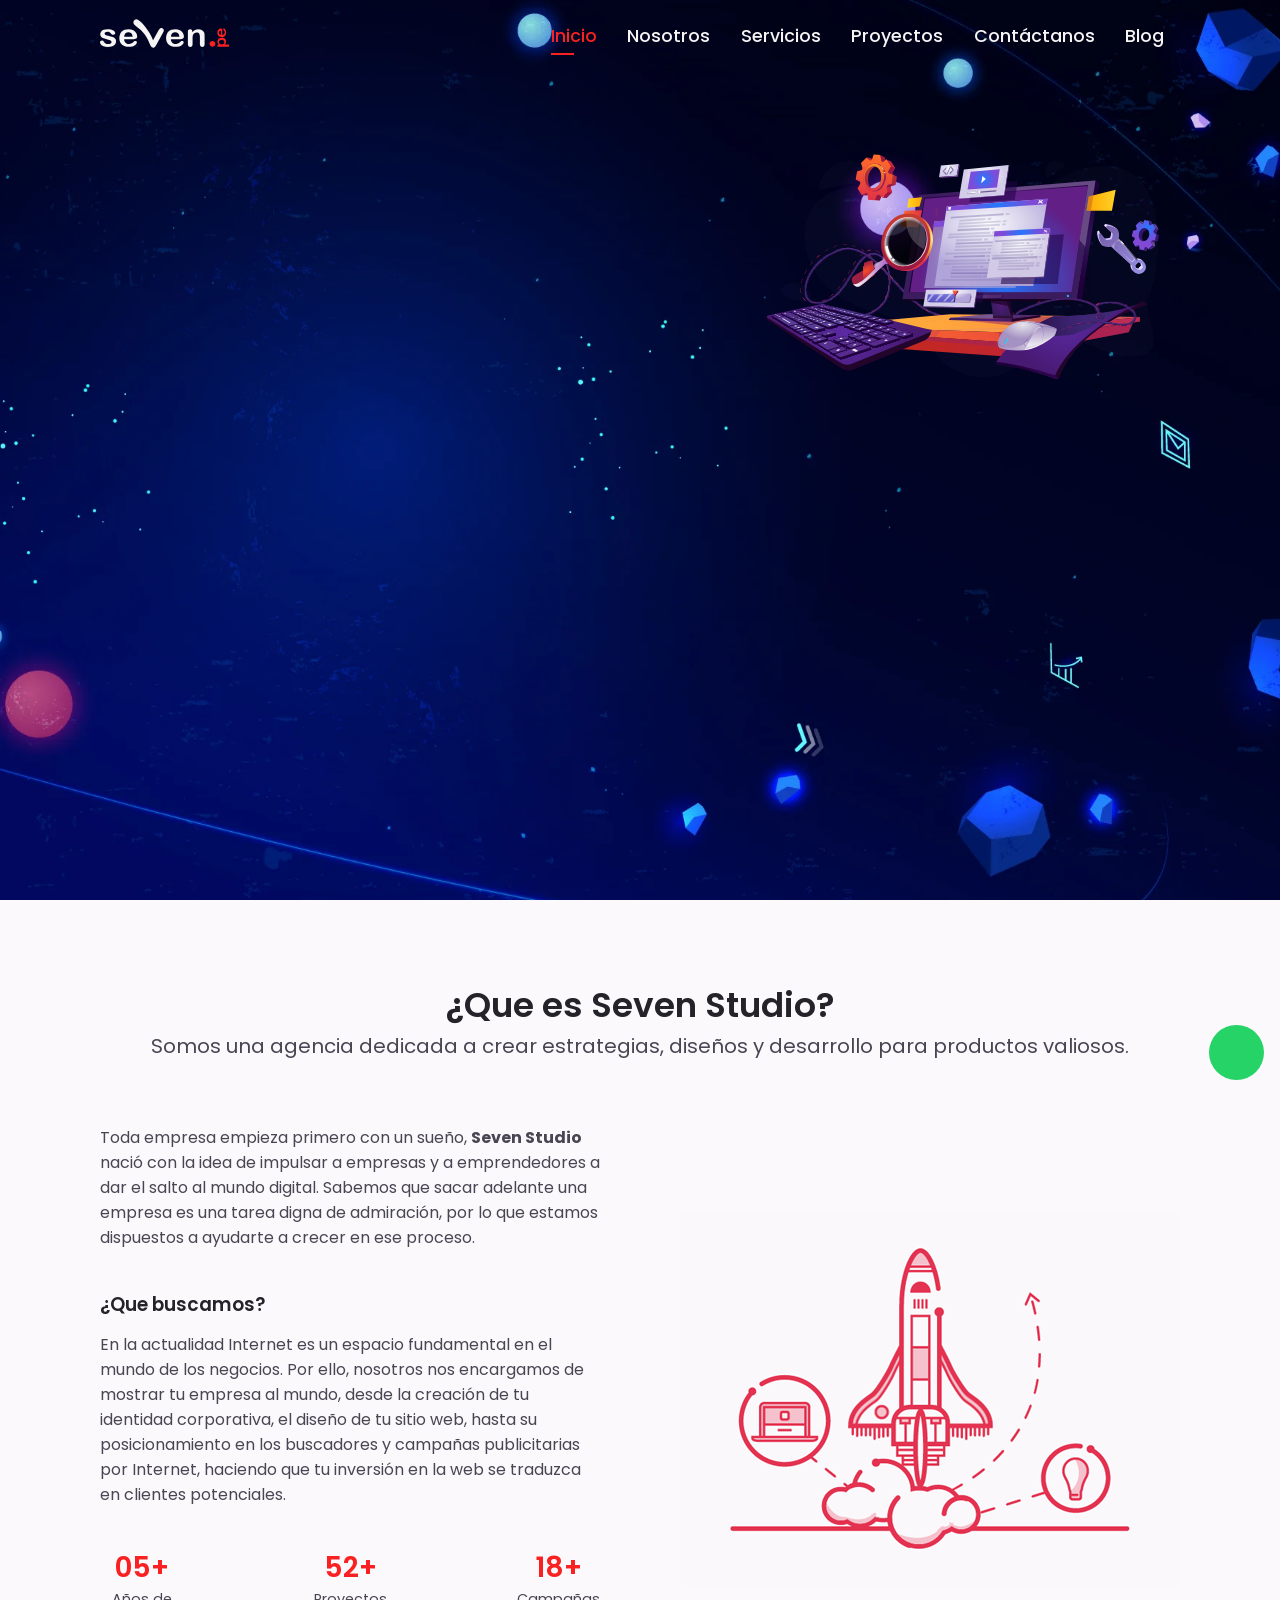
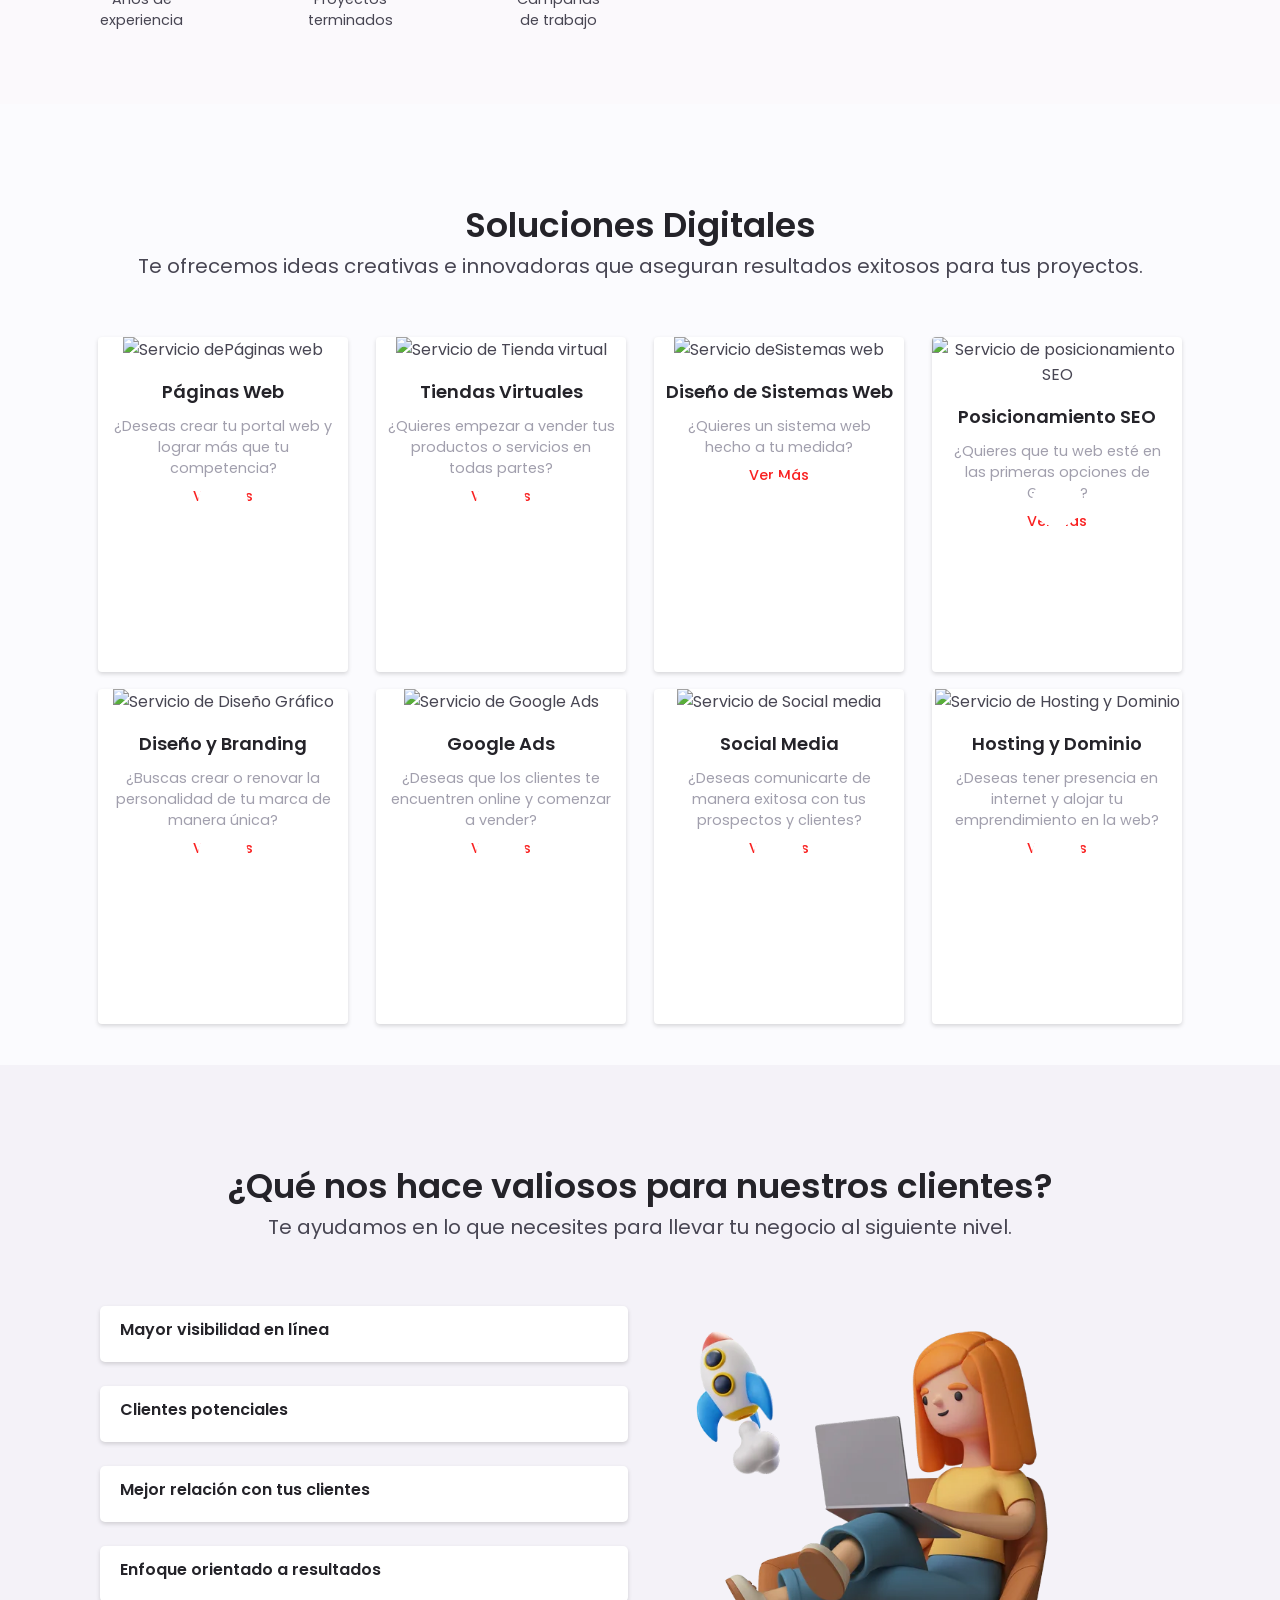
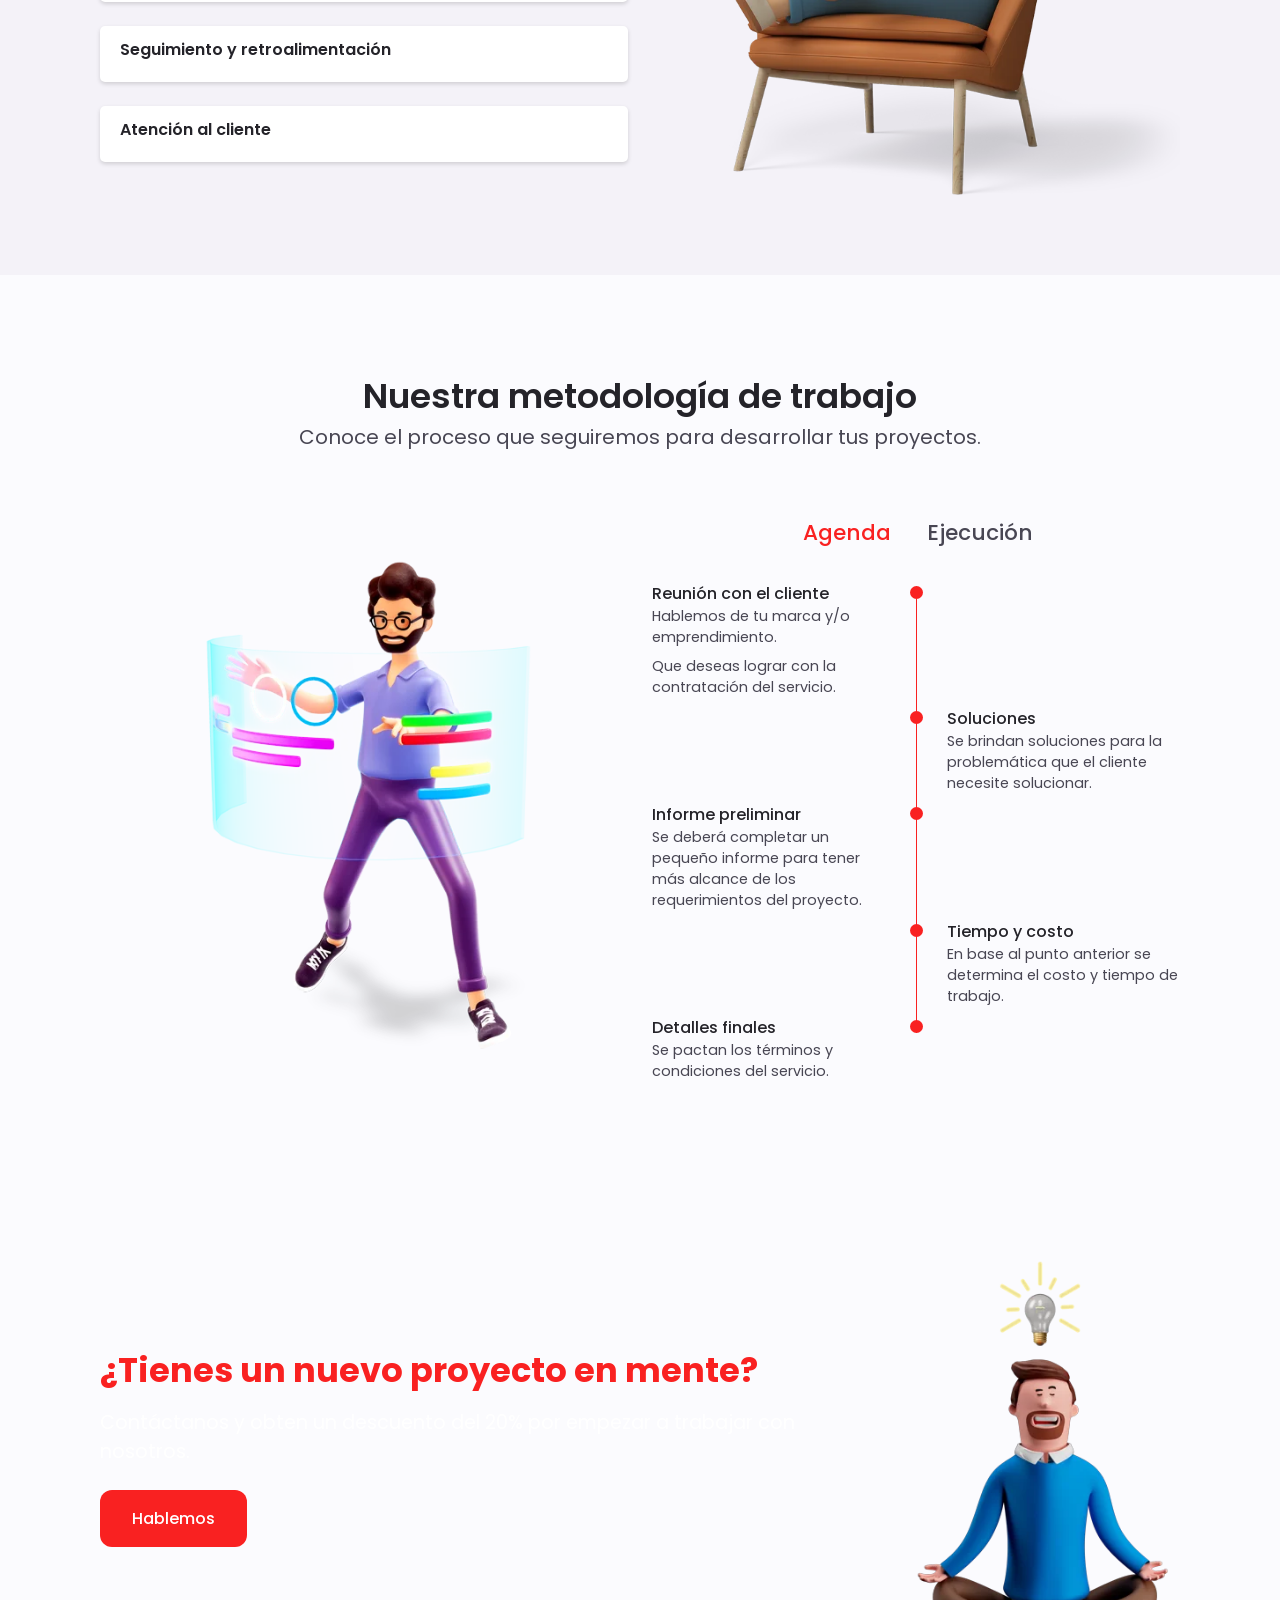
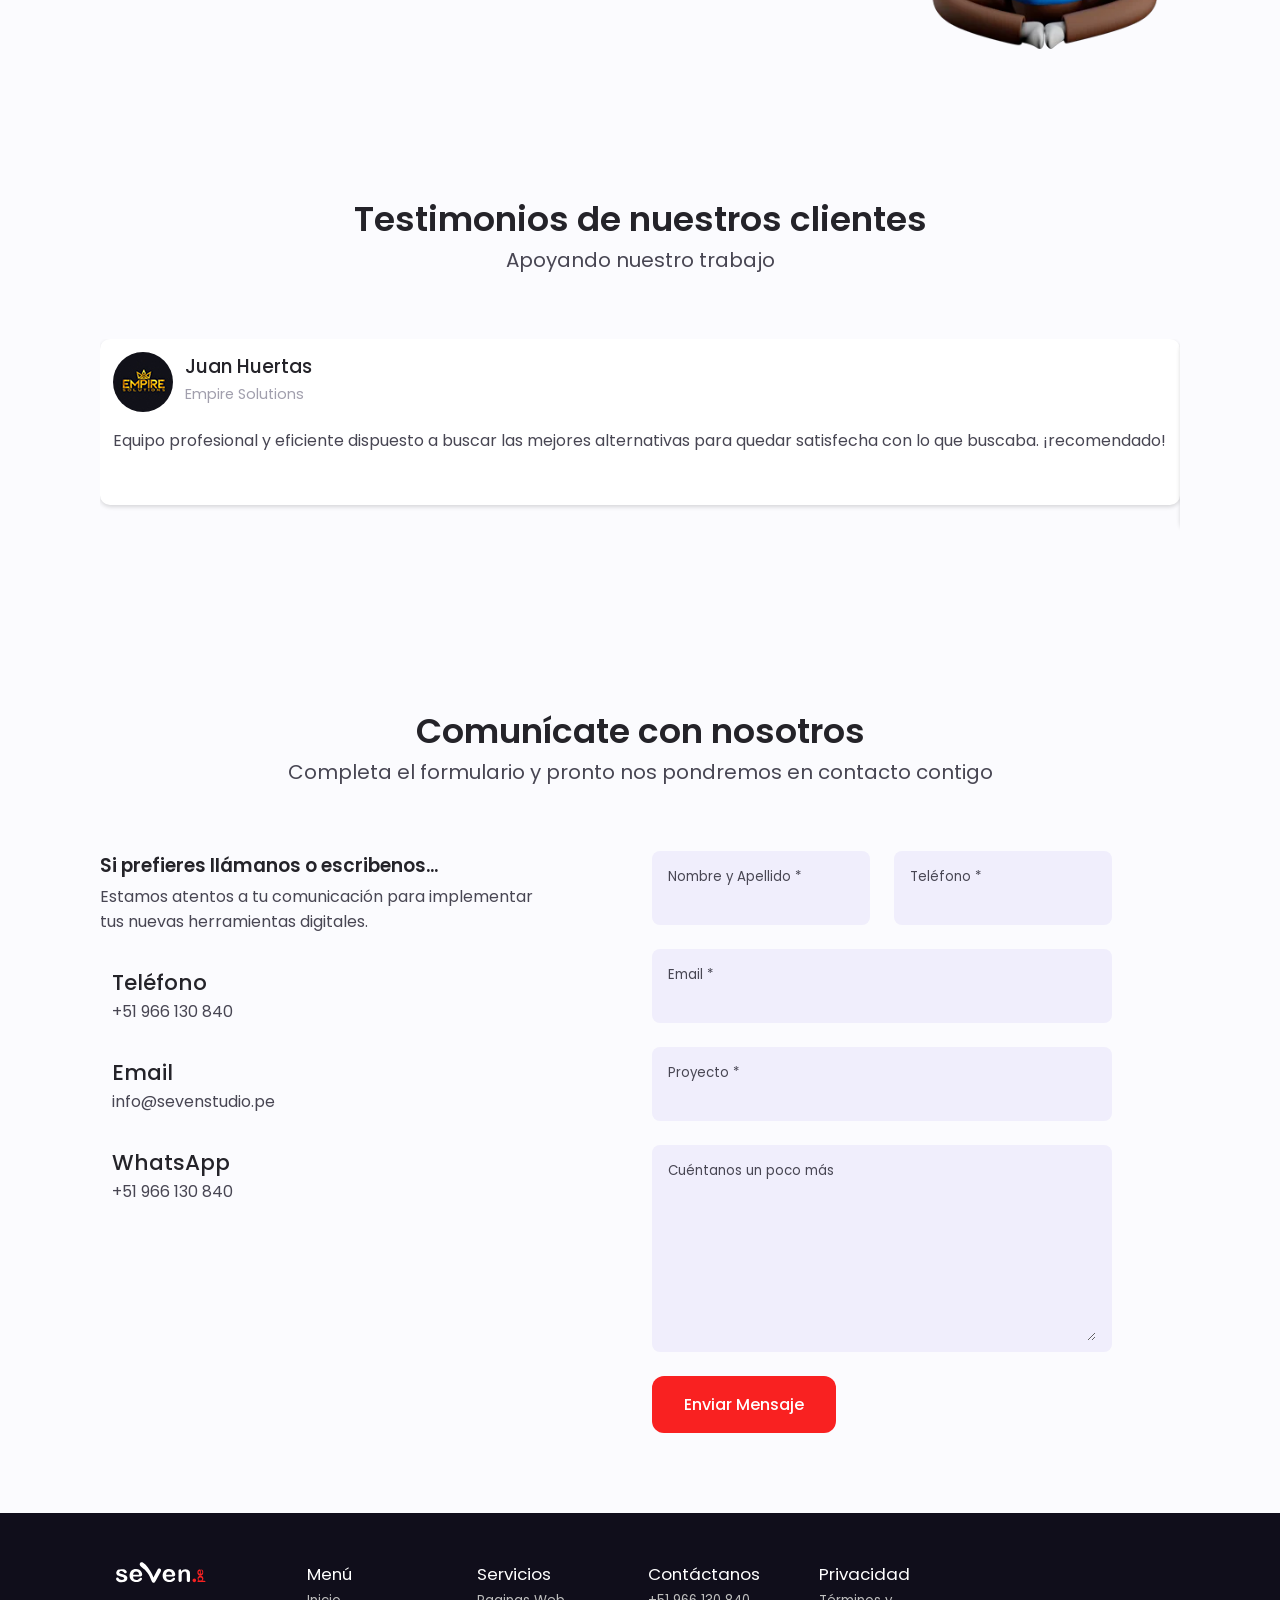
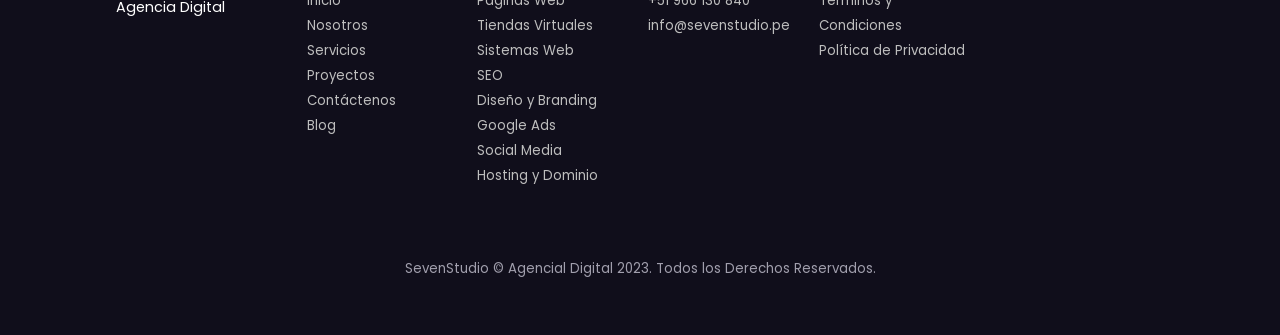
==== blog.html @ 9404008e "first commit" ====
<!DOCTYPE html>
<html lang="es">
    <head>
        <meta charset="UTF-8">
        <meta http-equiv="X-UA-Compatible" content="IE=edge">
        <meta name="viewport" content="width=device-width, initial-scale=1.0">
        <meta name="title" content="Agencia Digital | Seven Studio">
        <meta name="description" content="Agencia digital especializada en diseño de páginas web, ecommerce, tiendas virtuales, SEO, branding, logotipos, gestión de redes sociales y diseño gráfico en Lima Perú.">
        <meta name="keywords" content="Diseño web, desarrolo web, diseño gráfico, Ecommerce, tiendas virtuales, branding, redes sociales, ventas, clientes">
        <meta name="language" content="spanish">
        <meta name="copyright" content="Agencia Digital Seven Studio">
        <meta name="author" content="Agencia Seven Studio">
        <meta name="audience" content="all">
        <meta property="og:image" content="https://cdn.discordapp.com/attachments/913812207937134593/1168442264624832623/seven-logo.jpg?ex=6551c7a8&is=653f52a8&hm=f58f1b6bda6566bd8ec808c9455dbb88b80f4bba4602e940d4bdaeba061a2e5e&">
        <meta name="robots" content="index,follow">

        <!-- Google tag (gtag.js) -->
        <script async src="https://www.googletagmanager.com/gtag/js?id=G-BVRBJ28PXR"></script>
        <script>
        window.dataLayer = window.dataLayer || [];
        function gtag(){dataLayer.push(arguments);}
        gtag('js', new Date());

        gtag('config', 'G-BVRBJ28PXR');
        </script>
        

        <!--==================== FAVICON ====================-->
        <link rel="shortcut icon" href="assets/img/favicon.png" type="image/png">

        <!--==================== UNICONS ====================-->
        <link rel="stylesheet" href="https://unicons.iconscout.com/release/v4.0.8/css/line.css">
            
        <!--==================== SWIPER CSS ====================-->
        <link rel="stylesheet" href="assets/css/swiper-bundle.min.css">
        
        <!--==================== CSS ====================-->
        <link rel="stylesheet" href="assets/css/main.css">

        <title>Blog De Actualidad | Agencia Seven Studio</title>
               
    </head>
    <body>
        <span class="loader"></span>
        <!--==================== HEADER ====================-->
        <header class="header" id="header">
            <nav class="nav container">
                <a href="index.html" class="nav__logo" aria-label="Logotipo de la página">

                    <svg width="105" height="30" viewBox="0 0 70 20" fill="none" xmlns="http://www.w3.org/2000/svg">
                        <path class="nav__logo--color" d="M10.7074 15.4811C10.7074 16.2761 10.4889 16.9608 10.0737 17.535C9.65854 18.1092 9.02484 18.5288 8.21632 18.838C7.38594 19.1251 6.40261 19.2797 5.22261 19.2797C4.10816 19.2797 3.14667 19.1251 2.33815 18.7938C1.52963 18.4625 0.939632 18.0871 0.56815 17.6012C0.174815 17.1154 0 16.6516 0 16.1657C0 15.8565 0.131111 15.5694 0.371482 15.3486C0.611853 15.1277 0.91778 15.0173 1.28926 15.0173C1.61704 15.0173 1.87926 15.0835 2.05408 15.2381C2.22889 15.3927 2.40371 15.5915 2.55667 15.8565C2.88445 16.3645 3.25593 16.762 3.71482 17.0049C4.15186 17.27 4.76372 17.3804 5.55038 17.3804C6.18409 17.3804 6.68668 17.2479 7.08002 16.9829C7.47335 16.7178 7.69187 16.4307 7.69187 16.0995C7.69187 15.5915 7.47335 15.2161 7.05817 14.9731C6.64298 14.7302 5.96557 14.5093 5.00409 14.3106C3.93334 14.0676 3.05927 13.8026 2.38186 13.5376C1.70445 13.2726 1.15815 12.8971 0.764817 12.4554C0.349631 12.0137 0.152963 11.4616 0.152963 10.7991C0.152963 10.2248 0.349631 9.67272 0.721113 9.14268C1.0926 8.63473 1.63889 8.21511 2.38186 7.90592C3.10297 7.59673 3.9989 7.44214 5.02594 7.44214C5.83446 7.44214 6.55557 7.53048 7.21113 7.68507C7.86669 7.83967 8.39113 8.06052 8.82817 8.30345C9.26521 8.56847 9.59299 8.85558 9.81151 9.16477C10.03 9.47396 10.1393 9.80523 10.1393 10.0923C10.1393 10.4236 10.03 10.6886 9.7678 10.9095C9.50558 11.1303 9.1778 11.2187 8.74076 11.2187C8.41298 11.2187 8.15076 11.1303 7.93224 10.9537C7.71372 10.777 7.4515 10.534 7.16743 10.1807C6.92705 9.89357 6.64298 9.67272 6.33705 9.49604C6.00927 9.31936 5.57224 9.23102 5.02594 9.23102C4.45779 9.23102 3.9989 9.34145 3.62742 9.5623C3.25593 9.78315 3.05927 10.0703 3.05927 10.4015C3.05927 10.7107 3.19038 10.9537 3.47445 11.1524C3.75853 11.3512 4.13001 11.5058 4.5889 11.6383C5.04779 11.7708 5.70335 11.9254 6.51187 12.1021C7.47335 12.3229 8.28187 12.5879 8.89373 12.8971C9.50558 13.2063 9.96447 13.5597 10.2922 13.9793C10.5545 14.4873 10.7074 14.951 10.7074 15.4811Z" fill="white"/>
                        <path class="nav__logo--color" d="M22.2015 14.09H16.083C16.083 14.7526 16.2359 15.3268 16.52 15.8348C16.8041 16.3427 17.1756 16.7182 17.6344 16.9611C18.0933 17.2261 18.5959 17.3365 19.1641 17.3365C19.5356 17.3365 19.8852 17.2924 20.1911 17.204C20.497 17.1157 20.803 17.0053 21.087 16.8286C21.3711 16.6519 21.6333 16.4752 21.8956 16.2765C22.1359 16.0777 22.4637 15.8127 22.8352 15.4593C22.9882 15.3268 23.2285 15.2606 23.5126 15.2606C23.8404 15.2606 24.1026 15.3489 24.2993 15.5035C24.4959 15.6581 24.6052 15.901 24.6052 16.1881C24.6052 16.4531 24.4959 16.7623 24.2774 17.1157C24.0589 17.4691 23.7311 17.8003 23.2722 18.1316C22.8352 18.4629 22.267 18.7279 21.5896 18.9267C20.9122 19.1475 20.1474 19.2358 19.2515 19.2358C17.2411 19.2358 15.6896 18.7058 14.5752 17.6457C13.4607 16.5857 12.8926 15.1501 12.8926 13.3171C12.8926 12.4558 13.0237 11.6607 13.3078 10.9319C13.5918 10.2031 13.9852 9.56262 14.5096 9.05467C15.0341 8.54671 15.6896 8.1271 16.4544 7.83999C17.2193 7.55289 18.0715 7.42038 19.0111 7.42038C20.2348 7.42038 21.2837 7.66331 22.1578 8.1271C23.0319 8.61297 23.6874 9.23135 24.1245 9.98224C24.5615 10.7331 24.78 11.5061 24.78 12.3012C24.78 13.03 24.5615 13.4938 24.1026 13.7146C23.6437 13.9796 23.01 14.09 22.2015 14.09ZM16.083 12.4337H21.7426C21.677 11.4398 21.3711 10.711 20.8685 10.2031C20.3659 9.71722 19.7104 9.47428 18.9019 9.47428C18.1152 9.47428 17.4815 9.71722 16.9789 10.2252C16.4981 10.7331 16.1922 11.4619 16.083 12.4337Z" fill="white"/>
                        <path class="nav__logo--color" d="M53.3624 14.09H47.2438C47.2438 14.7526 47.3968 15.3268 47.6809 15.8348C47.965 16.3427 48.3364 16.7182 48.7953 16.9611C49.2542 17.2261 49.7568 17.3365 50.325 17.3365C50.6964 17.3365 51.0461 17.2924 51.352 17.204C51.6579 17.1157 51.9639 17.0053 52.2479 16.8286C52.532 16.6519 52.7942 16.4752 53.0564 16.2765C53.2968 16.0777 53.6246 15.8127 53.9961 15.4593C54.149 15.3268 54.3894 15.2606 54.6735 15.2606C55.0013 15.2606 55.2635 15.3489 55.4602 15.5035C55.6568 15.6581 55.7661 15.901 55.7661 16.1881C55.7661 16.4531 55.6568 16.7623 55.4383 17.1157C55.2198 17.4691 54.892 17.8003 54.4331 18.1316C53.9961 18.4629 53.4279 18.7279 52.7505 18.9267C52.0731 19.1475 51.3083 19.2358 50.4124 19.2358C48.402 19.2358 46.8505 18.7058 45.7361 17.6457C44.6216 16.5857 44.0535 15.1501 44.0535 13.3171C44.0535 12.4558 44.1846 11.6607 44.4687 10.9319C44.7527 10.2031 45.1461 9.56262 45.6705 9.05467C46.195 8.54671 46.8505 8.1271 47.6153 7.83999C48.3801 7.55289 49.2324 7.42038 50.172 7.42038C51.3957 7.42038 52.4446 7.66331 53.3187 8.1271C54.1927 8.61297 54.8483 9.23135 55.2853 9.98224C55.7224 10.7331 55.9409 11.5061 55.9409 12.3012C55.9409 13.03 55.7224 13.4938 55.2635 13.7146C54.8046 13.9796 54.1709 14.09 53.3624 14.09ZM47.2438 12.4337H52.9035C52.8379 11.4398 52.532 10.711 52.0294 10.2031C51.5268 9.71722 50.8713 9.47428 50.0627 9.47428C49.2761 9.47428 48.6424 9.71722 48.1398 10.2252C47.6372 10.7331 47.3531 11.4619 47.2438 12.4337Z" fill="white"/>
                        <path class="nav__logo--color" d="M61.5131 9.07678V9.43014C62.0594 8.76759 62.6713 8.25964 63.3268 7.95045C63.9824 7.64126 64.7253 7.48666 65.5776 7.48666C66.4079 7.48666 67.1291 7.66334 67.7846 7.99462C68.4402 8.32589 68.9209 8.78968 69.2487 9.40806C69.4454 9.76142 69.5983 10.1369 69.642 10.5565C69.7076 10.9761 69.7294 11.484 69.7294 12.1245V17.5133C69.7294 18.0875 69.5765 18.5292 69.2924 18.8384C69.0083 19.1255 68.6368 19.2801 68.178 19.2801C67.7191 19.2801 67.3257 19.1255 67.0417 18.8163C66.7576 18.5071 66.6046 18.0654 66.6046 17.5133V12.6766C66.6046 11.727 66.4517 10.9982 66.1676 10.4902C65.8835 9.98227 65.3154 9.73933 64.4631 9.73933C63.895 9.73933 63.3924 9.89393 62.9335 10.2031C62.4746 10.5123 62.1468 10.9319 61.9283 11.462C61.7753 11.9037 61.7098 12.6987 61.7098 13.8913V17.5353C61.7098 18.1316 61.5568 18.5733 61.2727 18.8604C60.9887 19.1475 60.5953 19.3021 60.1364 19.3021C59.6776 19.3021 59.3061 19.1475 59.022 18.8384C58.7379 18.5292 58.585 18.0875 58.585 17.5353V9.14304C58.585 8.59091 58.7161 8.1713 58.9783 7.90628C59.2405 7.64126 59.5902 7.48666 60.049 7.48666C60.3331 7.48666 60.5735 7.55292 60.792 7.66334C61.0105 7.77377 61.1853 7.97253 61.3164 8.21547C61.4476 8.4584 61.5131 8.74551 61.5131 9.07678Z" fill="white"/>
                        <path class="nav__logo--color" d="M41.9775 9.84975L37.4105 18.1095C36.9734 18.9046 36.5364 19.4126 36.0994 19.6334C35.6623 19.8543 35.1597 19.8101 34.5916 19.4788C34.2419 19.28 33.9142 18.8163 33.5645 18.0875C33.2368 17.3586 32.8653 16.5194 32.4719 15.5918C32.0786 14.6643 31.5323 13.6484 30.833 12.4999C30.1338 11.3515 29.1723 10.1369 27.9704 8.83384C27.4241 8.25963 26.9653 7.81793 26.5938 7.50874C26.2223 7.17747 25.7197 6.77994 25.086 6.29407C24.4523 5.8082 23.9934 5.43275 23.6656 5.14565C22.9227 4.50518 22.4856 3.93097 22.3327 3.42302C22.1797 2.91506 22.2671 2.40711 22.5512 1.87707C22.8353 1.36911 23.2286 1.05992 23.753 0.949499C24.2775 0.839074 24.8675 0.971584 25.5449 1.36911C26.0693 1.65622 26.7249 2.18626 27.4897 2.91506C28.2764 3.64387 29.1505 4.61561 30.1119 5.83028C31.0953 7.04496 32.0349 8.41423 32.9308 9.91601C33.8268 11.4178 34.6571 13.0521 35.3782 14.841L39.0494 8.19338C39.4427 7.50874 39.836 7.04496 40.2949 6.84619C40.732 6.64743 41.2127 6.6916 41.759 7.00079C42.3271 7.30998 42.5894 7.70751 42.5457 8.17129C42.5457 8.63508 42.349 9.1872 41.9775 9.84975Z" fill="white"/>
                        </svg>
                        
                        <svg height="20" version="1.1" id="Capa_1" xmlns="http://www.w3.org/2000/svg" xmlns:xlink="http://www.w3.org/1999/xlink" x="0px" y="0px"
                        viewBox="0 0 12.505 12" enable-background="new 0 0 12.505 12" xml:space="preserve">
                        <path fill="#f92121" d="M2.089,11.258c0.953,0,1.726-0.781,1.726-1.745c0-0.964-0.773-1.745-1.726-1.745
                            c-0.953,0-1.726,0.781-1.726,1.745C0.363,10.477,1.136,11.258,2.089,11.258z"/>
                     <g>
                        <path fill="#f92121" d="M5.756,9.948H5.91C5.614,9.687,5.396,9.417,5.257,9.136c-0.139-0.282-0.209-0.6-0.209-0.955
                            c0-0.426,0.102-0.819,0.305-1.178c0.203-0.358,0.5-0.642,0.891-0.85c0.39-0.209,0.853-0.312,1.387-0.312
                            c0.394,0,0.756,0.06,1.086,0.18c0.329,0.12,0.606,0.285,0.829,0.495c0.224,0.21,0.395,0.457,0.516,0.744
                            c0.12,0.285,0.18,0.593,0.18,0.921c0,0.396-0.074,0.729-0.221,0.998c-0.147,0.27-0.362,0.526-0.647,0.77h1.922
                            c0.563,0,0.843,0.222,0.843,0.665c0,0.261-0.072,0.433-0.218,0.518c-0.145,0.084-0.357,0.127-0.635,0.127H5.765
                            c-0.244,0-0.426-0.057-0.546-0.173c-0.12-0.115-0.18-0.273-0.18-0.472c0-0.196,0.062-0.357,0.185-0.479
                            C5.348,10.01,5.525,9.948,5.756,9.948z M7.617,7.232c-0.337,0-0.627,0.055-0.869,0.167C6.505,7.511,6.319,7.665,6.189,7.864
                            C6.06,8.062,5.995,8.28,5.995,8.522c0,0.382,0.139,0.705,0.417,0.967S7.099,9.882,7.64,9.882c0.51,0,0.905-0.13,1.188-0.392
                            C9.11,9.23,9.252,8.907,9.252,8.522c0-0.231-0.061-0.443-0.185-0.64C8.943,7.686,8.758,7.528,8.512,7.409S7.967,7.232,7.617,7.232z
                            "/>
                        <path fill="#f92121" d="M7.954,1.379v2.711c0.291-0.004,0.547-0.067,0.769-0.19c0.222-0.124,0.389-0.288,0.502-0.492
                            C9.337,3.203,9.393,2.977,9.393,2.73c0-0.166-0.018-0.318-0.055-0.455C9.303,2.139,9.247,2.006,9.17,1.877
                            C9.094,1.748,9.011,1.63,8.924,1.522C8.837,1.414,8.718,1.272,8.568,1.1C8.512,1.029,8.483,0.928,8.483,0.796
                            c0-0.142,0.036-0.258,0.108-0.346c0.072-0.088,0.174-0.132,0.305-0.132c0.115,0,0.25,0.049,0.406,0.148
                            C9.456,0.564,9.605,0.712,9.747,0.91c0.142,0.198,0.26,0.446,0.354,0.746c0.093,0.3,0.14,0.645,0.14,1.034
                            c0,0.891-0.235,1.583-0.703,2.077S8.433,5.507,7.63,5.507c-0.378,0-0.729-0.061-1.052-0.183c-0.323-0.121-0.6-0.299-0.831-0.533
                            C5.516,4.558,5.338,4.27,5.215,3.928C5.092,3.586,5.03,3.208,5.03,2.791c0-0.541,0.105-1.006,0.316-1.394
                            c0.211-0.387,0.483-0.678,0.818-0.87c0.334-0.193,0.675-0.29,1.022-0.29c0.322,0,0.53,0.1,0.625,0.3
                            C7.907,0.736,7.954,1.017,7.954,1.379z M7.228,4.091V1.577C6.79,1.611,6.463,1.739,6.246,1.961S5.92,2.474,5.92,2.836
                            c0,0.346,0.11,0.629,0.33,0.851C6.471,3.909,6.796,4.044,7.228,4.091z"/>
                     </g>
                   </svg>
                </a>
                

                <div class="nav__menu" id="nav-menu">
                    <ul class="nav__list grid">
                        <li class="nav__item">
                            <a href="#home" class="nav__link active-link">
                                <i class="uil uil-estate nav__icon"></i> Inicio
                            </a>
                        </li>
                        <li class="nav__item">
                            <a href="#nosotros" class="nav__link">
                                <i class="uil uil-user-plus nav__icon"></i></i></i> Nosotros
                            </a>
                        </li>
                        
                        <li class="nav__item">
                            <a href="#servicios" class="nav__link">
                                <i class="uil uil-rocket nav__icon"></i> Servicios
                            </a>
                            <ul class="nav__services">
                                <li>
                                    <li><a href="paginas-web.html">Páginas Web</a></li>
                                    <li><a href="tiendas-virtuales.html">Tiendas Virtuales</a></li>
                                    <li><a href="sistemas-web.html">Sistemas Web</a></li>
                                    <li><a href="social-media.html">Social Media</a></li>
                                    
                                    <li><a href="diseno-y-branding.html">Diseño y Branding</a></li>
                                    <li><a href="google-ads.html">Google Ads</a></li>
                                    <li><a href="facebook-ads.html">Facebook Ads</a></li>
                                   
                                    <li><a href="hosting-dominio.html">Hosting y Dominio</a></li>
                                </li>
                            </ul>
                        </li>

                        <li class="nav__item">
                            <a href="#portafolio" class="nav__link">
                                <i class="uil uil-briefcase nav__icon"></i> Proyectos
                            </a>
                        </li>
                        <li class="nav__item">
                            <a href="#contacto" class="nav__link">
                                <i class="uil uil-envelope-edit nav__icon"></i> Contáctanos
                            </a>
                        </li>
                        <li class="nav__item">
                            <span class="nav__link">
                                <i class="uil uil-comment-alt-chart-lines nav__icon"></i> Blog
                            </span>
                        </li>
                    </ul>
                    <i class="uil uil-times nav__close" id="nav-close"></i>
                </div>
                <div class="nav__btns">     
                    <!--=================CHANGE BUTTON=================-->
                    <i class="uil uil-moon change-theme" id="theme-button"></i>
                    
                    <div class="nav__toggle" id="nav-toggle">
                        <i class="uil uil-apps"></i>
                    </div>
                </div>
            </nav>
        </header>

        <!--==================== MAIN ====================-->

        <main class="main">
            <!--==================== INICIO ====================-->
            <section class="home" id="home">
  
                        <div class="home__overflow">
                            <img src="assets/img/homebg.webp" alt="" class="home-img">
                              <div class="home__container container grid">
                                <div class="home__content grid ">
                                    <div class="home__social">
                                        <a href="https://www.facebook.com/agenciasevenstudio/" target="_blank" class="home__social-icon" aria-label="Visita nuestra página de facebook">
                                            <i class="uil uil-facebook-f"></i>
                                         </a>
                                         <a href="https://www.instagram.com/agenciasevenstudio/" target="_blank" class="home__social-icon" aria-label="Visita nuestra página de instagram">
                                        <i class="uil uil-instagram"></i>
                                         </a>
                                         <a href="https://api.whatsapp.com/send?phone=966130840" target="_blank" class="home__social-icon" aria-label="Visita nuestra página de whatsapp">
                                            <i class="uil uil-whatsapp"></i>    
                                        </a>
                                    </div>  
                                    <div class="home__img">
                                           <img src="assets/svg/img1.svg" alt="" data-speed=".5" class="move">
                                          <img src="assets/svg/img2.svg" alt="" data-speed="2" class="move">
                                          <img src="assets/svg/img3.svg" alt="" data-speed="-1" class="move">
                                          <img src="assets/svg/img4.svg" alt="" data-speed="2" class="move">
                                          <img src="assets/svg/img5.svg" alt="" data-speed="-2" class="move">
                                          <img src="assets/svg/img6.svg" alt="" data-speed="2" class="move">
                                           <img src="assets/svg/img7.svg" alt="" data-speed="-1" class="move">
                                           <img src="assets/svg/img8.svg" alt="" data-speed="-1" class="move">
                                           <img src="assets/svg/img9.svg" alt="" data-speed="-2" class="move">
                                    </div>
                        
                                    <div class="home__data">
                                           <h1 class="home__title">Blog aaaaabbbb nooo
                                               </h1>
                                           <h2 class="home__subtitle">Agencia Digital Seven Studio</h2>
                                           <p class="home__description">Te ayudamos a poner en marcha tu plan de negocios, desarrollando y gestiona tú marca, llevándola al siguiente nivel.
                                           </p>
                                        <a href="#contacto" class="button">Hablemos
                                            <!--  <i class="uil uil-envelope-edit button__icon"></i> -->
                                        </a>
                                        
                                    </div> 
                                 </div>
                             </div>
                        </div>
            </section>

            <!--==================== NOSOTROS ====================-->
            <section class="about section" id="nosotros">
                <h2 class="section__title">¿Que es Seven Studio?</h2>
                <span class="section__subtitle">Somos una agencia dedicada a crear estrategias, diseños y desarrollo para productos valiosos.</span>
                <div class="about__container container grid">
                    

                    <div class="about__data">
                        <p class="about__description">Toda empresa empieza primero con un sueño, <b>Seven Studio </b> nació con la idea de impulsar a empresas y  a emprendedores a dar el salto al mundo digital. Sabemos que sacar adelante una empresa es una tarea digna de admiración, por lo que estamos dispuestos a ayudarte a crecer en ese proceso.</p>

                        <h3 class="about__subtitle">¿Que buscamos?</h3>
                        <p class="about__description">En la actualidad Internet es un espacio fundamental en el mundo de los negocios. Por ello, nosotros nos encargamos de mostrar tu empresa al mundo, desde la creación de tu identidad corporativa, el diseño de tu sitio web, hasta su posicionamiento en los buscadores y campañas publicitarias por Internet, haciendo que tu inversión en la web se traduzca en clientes potenciales.
                        </p>
                       
                        <div class="about__info">
                            <div>
                                <span class="about__info-title">05+</span>
                                <span class="about__info-name"> Años de <br> experiencia</span>
                            </div>
                            <div>
                                <span class="about__info-title">52+</span>
                                <span class="about__info-name">Proyectos <br> terminados</span>
                            </div>
                            <div>
                                <span class="about__info-title">18+</span>
                                <span class="about__info-name">Campañas <br> de trabajo</span>
                            </div>
                        </div>

                        
                    </div>
                    <img src="assets/img/nosotros.webp" alt="" class="about__img" loading="lazy">
                    
                </div>
            
            </section>
            
            <!--==================== SERVICIOS ====================-->
            <section class="services section2" id="servicios">
                <h2 class="section__title">Soluciones Digitales</h2>
                <span class="section__subtitle">Te ofrecemos ideas creativas e innovadoras
                    que aseguran resultados exitosos para tus proyectos.</span>

                <div class="services__container container grid">
                    <!--==================== SERVICIO 1====================-->
                    <div class="services__card">
                        <img src="assets/img/d_web.jpg" alt="Servicio dePáginas web" class="services__card-image" loading="lazy">
                        <div class="services__circle">
                            <i class="uil uil-monitor services__icon"></i>
                        </div>
                        <div class="services__card-content">
                            
                            <h2 class="services__card-title">Páginas Web</h2>
                            <p class="services__card-description">¿Deseas crear tu portal web y lograr más que tu competencia?</p>
                            <a href="paginas-web.html">
                                <span class="button button--flex button--small button--link services__button"> Ver Más 
                                    <i class="uil uil-arrow-right button__icon"></i>
                                </span>
                            </a>
                        </div>
                    </div>

                    <!--==================== SERVICIO 2====================-->
                    <div class="services__card">
                        <img src="assets/img/d_tiendavirtual.jpg" alt="Servicio de Tienda virtual" class="services__card-image" loading="lazy">
                        <div class="services__circle">
                            <i class="uil uil-shopping-cart-alt services__icon"></i>
                        </div>
                        <div class="services__card-content">
                            
                            <h2 class="services__card-title">Tiendas Virtuales</h2>
                            <p class="services__card-description">¿Quieres empezar a vender tus productos o servicios en todas partes?</p>
                            <a href="tiendas-virtuales.html">
                                <span class="button button--flex button--small button--link services__button"> Ver Más 
                                    <i class="uil uil-arrow-right button__icon"></i>
                                </span>
                            </a>
                        </div>
                    </div>

                    <!--==================== SERVICIO 3====================-->
                    <div class="services__card">
                        <img src="assets/img/d_sistemaweb.jpg" alt="Servicio deSistemas web" class="services__card-image" loading="lazy">
                        <div class="services__circle">
                            <i class="uil uil-sitemap services__icon"></i>
                        </div>
                        <div class="services__card-content">
                            
                            <h2 class="services__card-title">Diseño de Sistemas Web</h2>
                            <p class="services__card-description">¿Quieres un sistema web hecho a tu medida?</p>
                            <a href="sistemas-web.html">
                                <span class="button button--flex button--small button--link services__button"> Ver Más 
                                    <i class="uil uil-arrow-right button__icon"></i>
                                </span>
                            </a>
                        </div>
                    </div>

                    <!--==================== SERVICIO 4====================-->
                    <div class="services__card">
                        <img src="assets/img/d_seo.jpg" alt="Servicio de posicionamiento SEO" class="services__card-image" loading="lazy">
                        <div class="services__circle">
                            <i class="uil uil-search-alt services__icon"></i>
                        </div>
                        <div class="services__card-content">
                            
                            <h2 class="services__card-title">Posicionamiento SEO</h2>
                            <p class="services__card-description">¿Quieres que tu web esté en las primeras opciones de Google?</p>
                            <a href="seo.html">
                                <span class="button button--flex button--small button--link services__button"> Ver Más 
                                    <i class="uil uil-arrow-right button__icon"></i>
                                </span>
                            </a>
                        </div>
                    </div>

                    <!--==================== SERVICIO 5====================-->
                        <div class="services__card">
                            <img src="assets/img/d_grafico.jpg" alt="Servicio de Diseño Gráfico" class="services__card-image" loading="lazy">
                            <div class="services__circle">
                                <i class="uil uil-illustration services__icon"></i>
                            </div>
                            <div class="services__card-content">
                                
                                <h2 class="services__card-title">Diseño y Branding</h2>
                                <p class="services__card-description">¿Buscas crear o renovar la personalidad de tu marca de manera única?</p>
                                <a href="diseno-y-branding.html">
                                    <span class="button button--flex button--small button--link services__button"> Ver Más 
                                        <i class="uil uil-arrow-right button__icon"></i>
                                    </span>
                                </a>
                            </div>
                        </div>

                    <!--==================== SERVICIO 6====================-->
                    

                         <div class="services__card">
                            <img src="assets/img/d_google.jpg" alt="Servicio de Google Ads" class="services__card-image" loading="lazy">
                            <div class="services__circle">
                                <i class="uil uil-google services__icon"></i>
                            </div>
                            <div class="services__card-content">
                                
                              <h2 class="services__card-title">Google Ads</h2>
                              <p class="services__card-description">¿Deseas que los clientes te encuentren online
                                y comenzar a vender?</p>
                              <a href="google-ads.html">
                                <span class="button button--flex button--small button--link services__button"> Ver Más 
                                    <i class="uil uil-arrow-right button__icon"></i>
                                </span>
                              </a>
                            </div>
                         </div>
                        
                    <!--==================== SERVICIO 7====================-->
                    

                        <div class="services__card">
                            <img src="assets/img/d_social.jpg" alt="Servicio de Social media" class="services__card-image" loading="lazy">
                            <div class="services__circle">
                                <i class="uil uil-megaphone services__icon"></i>
                            </div>
                            <div class="services__card-content">
                                
                              <h2 class="services__card-title">Social Media</h2>
                              <p class="services__card-description">¿Deseas comunicarte de manera exitosa con tus prospectos y clientes?</p>
                              <a href="social-media.html">
                                <span class="button button--flex button--small button--link services__button"> Ver Más 
                                    <i class="uil uil-arrow-right button__icon"></i>
                                </span>
                            </a>
                            </div>
                        </div>
                        <!--==================== SERVICIO 8====================-->
                        <div class="services__card">
                        
                            <img src="assets/img/d_dominio.jpg" alt="Servicio de Hosting y Dominio" class="services__card-image" loading="lazy">
                            <div class="services__circle">
                                <i class="uil uil-server-connection services__icon"></i>
                            </div>
                            <div class="services__card-content">
                                
                                <h2 class="services__card-title">Hosting y Dominio</h2>
                                <p class="services__card-description">¿Deseas tener presencia en internet y alojar tu emprendimiento en la web?</p>
                                <a href="hosting-dominio.html">
                                    <span class="button button--flex button--small button--link services__button"> Ver Más 
                                        <i class="uil uil-arrow-right button__icon"></i>
                                    </span>
                                </a>
                            </div>
                      </div>
                    </div>
                </div>
                
            </section>


            <section class="benefies section2">
                <div class="skills " >
                    <h2 class="section__title">¿Qué nos hace valiosos para nuestros clientes?</h2>
                    <span class="section__subtitle">Te ayudamos en lo que necesites para llevar tu negocio al siguiente nivel.</span>

                    <div class="skills__container container grid">
                        <div>
                                <!--==================== FUNCIONALIDAD 1====================-->
                            <div class="skills__content skills__close">
                                <div class="skills__header">
                                    <i class="uil uil-bill skills__icon"></i>
                                    <div>
                                        <h3 class="skills__title">Mayor visibilidad en línea</h3>                                     
                                    </div>
                                    <i class="uil uil-angle-down skills__arrow"></i>
                                </div>

                                <div class="skills__list grid">
                                    <ul class="services__modal-services grid">
                                        <li class="services__modal-service">
                                            
                                            <p>Nuestros servicios te ayudarán a mejorar la visibilidad de tú empresa en los canales digitales, como motores de búsqueda, redes sociales y sitios web relevantes. Esto aumentará la exposición de tú marca y atraerá  un público más amplio.</p>                                            
                                        </li>
                                        
                                    </ul>
                                </div>
                            </div>  
                            
                            <!--==================== FUNCIONALIDAD 2====================-->
                            <div class="skills__content skills__close">
                                <div class="skills__header">
                                    <i class="uil uil-user-plus skills__icon"></i>
                                    <div>
                                        <h3 class="skills__title">Clientes potenciales</h3>                                     
                                    </div>
                                    <i class="uil uil-angle-down skills__arrow"></i>
                                </div>

                                <div class="skills__list grid">
                                    <ul class="services__modal-services grid">
                                    <li class="services__modal-service">
                                        
                                        <p>Mediante estrategias de marketing digital, como el SEO, la publicidad en línea y el marketing de contenidos, atraeremos clientes potenciales cualificados. Esto puede ayudar a incrementar las oportunidades de venta y el crecimiento del negocio.</p>
                                    </li>
                                    
                                </ul>
                            </div>
                            </div>
                            
                            <!--==================== FUNCIONALIDAD 3====================-->
                            <div class="skills__content skills__close">
                                <div class="skills__header">
                                    <i class="uil uil-heart skills__icon"></i>
                                    <div>
                                        <h3 class="skills__title">Mejor relación con tus clientes</h3>                                     
                                    </div>
                                    <i class="uil uil-angle-down skills__arrow"></i>
                                </div>

                                <div class="skills__list grid">
                                    <ul class="services__modal-services grid">
                                    <li class="services__modal-service">
                                        
                                        <p>El marketing digital ofrece múltiples canales para interactuar y comunicarse con tus clientes, como redes sociales, correo electrónico y chat en vivo. Nuestro servicio te ayudará a desarrollar estrategias efectivas para construir y mantener relaciones sólidas con tus clientes, lo que puede generar lealtad y satisfacción.</p>
                                    </li>
                                    
                                </ul>
                            </div>
                            </div>

                            <!--==================== FUNCIONALIDAD 4====================-->
                            <div class="skills__content skills__close">
                                <div class="skills__header">
                                    <i class="uil uil-chart-line skills__icon"></i>
                                    <div>
                                        <h3 class="skills__title">Enfoque orientado a resultados</h3>                                     
                                    </div>
                                    <i class="uil uil-angle-down skills__arrow"></i>
                                </div>

                                <div class="skills__list grid">
                                    <ul class="services__modal-services grid">
                                        <li class="services__modal-service">
                                            <p class="services__modal-service">Nos centramos en obtener resultados tangibles y medibles para nuestros clientes. Esto implica establecer metas claras, realizar un seguimiento y análisis de los datos, y ajustar las estrategias según sea necesario para lograr los objetivos establecidos.</p>
                                        </li>
                                    </ul>
                                </div>
                            </div>
                            <!--==================== FUNCIONALIDAD 5====================-->
                            <div class="skills__content skills__close">
                                <div class="skills__header">
                                    <i class="uil uil-user-arrows skills__icon"></i>
                                    <div>
                                        <h3 class="skills__title">Seguimiento y retroalimentación</h3>                                     
                                    </div>
                                    <i class="uil uil-angle-down skills__arrow"></i>
                                </div>

                                <div class="skills__list grid">
                                    <ul class="services__modal-services grid">
                                        <li class="services__modal-service">
                                            <p class="services__modal-service">Realizamos un seguimiento regular a nuestros clientes después de que se haya brindado el servicio, ya que, nos interesa mantener su satisfacción a largo plazo. Solicitamos comentarios y retroalimentación para tomar medidas y abordar cualquier problema o inquietud que puedan tener, y asi poder construir relaciones sólidas.</p>
                                        </li>
                                    </ul>
                                </div>
                            </div>
                            <!--==================== FUNCIONALIDAD 6====================-->
                            <div class="skills__content skills__close">
                                <div class="skills__header">
                                    <i class="uil uil-comment-verify skills__icon"></i>
                                    <div>
                                        <h3 class="skills__title">Atención al cliente</h3>                                     
                                    </div>
                                    <i class="uil uil-angle-down skills__arrow"></i>
                                </div>

                                <div class="skills__list grid">
                                    <ul class="services__modal-services grid">
                                        <li class="services__modal-service">
                                            <p class="services__modal-service">Para nosotros proporcionar una comunicación clara y efectiva con nuestros clientes es fundamental, esto implica escuchar atentamente sus necesidades, responder de manera oportuna a sus consultas y preocupaciones, y proporcionar una solución adecuada al problema. </p>
                                            
                                        </li>
                                    </ul>
                                </div>
                            </div>

                        </div>
                        <picture>
                            <img src="assets/img/banner4.webp" alt="">
                        </picture>
                    </div>
             </div>

            </section>

            <!--==================== METODOLOGIA ====================-->
            <section class="methodology section2">
                <h2 class="section__title">Nuestra metodología de trabajo</h2>
                <span class="section__subtitle">Conoce el proceso que seguiremos para desarrollar tus proyectos.</span>

                <div class="methodology__container grid container">
                    <div class="methodology__content-img">
                        <img src="assets/img/banner5.webp" alt="">
                    </div>
                    <div class="methodology__content-data">
                        <div class="methodology__tabs ">
                            <div class="methodology__button button--flex methodology__active" data-target="#agenda">
                                <i class="uil uil-book methodology__icon"></i>Agenda
                            </div>

                            <div class="methodology__button button--flex methodology__space" data-target="#ejecucion">
                                <i class="uil uil-bolt   methodology__icon"></i>Ejecución
                            </div>
                        </div>
                        <div class="methodology__sections">
                            <!--================== CONTENIDO METODOLOGIA  1 ==================-->
                            <div class="methodology__content methodology__active" data-content id="agenda">
                                <!--==================== AGENDA PUNTO  1 ====================-->
                                <div class="methodology__data">
                                    <div>
                                        <h3 class="methodology__title">Reunión con el cliente</h3>
                                        <span class="methodology__subtitle">Hablemos de tu marca y/o emprendimiento.</span>
                                        <span class="methodology__subtitle">Que deseas lograr con la contratación del servicio.</span>
                                        
                                    </div>

                                    <div>
                                        <span class="methodology__rounder"></span>
                                        <span class="methodology__line"></span>
                                    </div>
                                </div>

                                <!--==================== AGENDA PUNTO  2 ====================-->
                                <div class="methodology__data">
                                    <div></div>

                                    <div>
                                        <span class="methodology__rounder"></span>
                                        <span class="methodology__line"></span>
                                    </div>

                                    <div>
                                        <h3 class="methodology__title">Soluciones</h3>
                                        <span class="methodology__subtitle">Se brindan soluciones para la problemática que el cliente necesite solucionar.</span>
                                        
                                    </div>
                                </div>

                                <!--==================== AGENDA PUNTO  3 ====================-->
                                <div class="methodology__data">
                                    <div>
                                        <h3 class="methodology__title">Informe preliminar</h3>
                                        <span class="methodology__subtitle">Se deberá completar un pequeño informe para tener más alcance de los requerimientos del proyecto. </span>
                                        
                                    </div>

                                    <div>
                                        <span class="methodology__rounder"></span>
                                        <span class="methodology__line"></span>
                                    </div>
                                </div>

                                <!--==================== AGENDA PUNTO  4 ====================-->
                                <div class="methodology__data">
                                    <div></div>

                                    <div>
                                        <span class="methodology__rounder"></span>
                                        <span class="methodology__line"></span>
                                    </div>
                                    <div>
                                        <h3 class="methodology__title">Tiempo y costo</h3>
                                        <span class="methodology__subtitle">En base al punto anterior se determina el costo y tiempo de trabajo.</span>
                                    </div>
                                    
                                </div>
                                <!--==================== AGENDA PUNTO  5 ====================-->
                                <div class="methodology__data">
                                    <div>
                                        <h3 class="methodology__title">Detalles finales</h3>
                                        <span class="methodology__subtitle">Se pactan los términos y condiciones del servicio.</span>
                                        
                                    </div>

                                    <div>
                                        <span class="methodology__rounder"></span>
                                        
                                    </div>
                                </div>
                                
                            </div>

                            <!--================== CONTENIDO METODOLOGIA 2 ==================-->
                            <div class="methodology__content" data-content id="ejecucion">
                                <!--==================== METODOLOGIA 1 ====================-->
                                <div class="methodology__data">
                                    <div></div>
                                    <div>
                                        <span class="methodology__rounder"></span>
                                        <span class="methodology__line"></span>
                                    </div>
                                    <div>
                                        <h3 class="methodology__title">Presentación de información</h3>
                                        <span class="methodology__subtitle">Espacio para recaudar toda la información necesaria para realizar el proyecto.</span>
                                        
                                    </div>
                                </div>

                                <!--==================== METODOLOGIA 2 ====================-->
                                <div class="methodology__data">
      
                                    <div>
                                        <h3 class="methodology__title">Cronograma de actividades</h3>
                                        <span class="methodology__subtitle">Se presentará un cronograma con fechas especificas, para que el cliente pueda ver los avances y la entrega del proyecto.</span>
                                        
                                    </div>
                                    <div>
                                        <span class="methodology__rounder"></span>
                                        <span class="methodology__line"></span>
                                    </div>
                                </div>

                                <!--==================== METODOLOGIA  3 ====================-->
                                <div class="methodology__data">
                                    <div></div>
                                    <div>
                                        <span class="methodology__rounder"></span>
                                        <span class="methodology__line"></span>
                                    </div>
                                    <div>
                                        <h3 class="methodology__title">Presentación de avances</h3>
                                        <span class="methodology__subtitle">Se presentarán avances periódicos y con ellos los cambios que el cliente requiera según sean convenientes.</span>
                                    </div>

                                </div>

                                <!--==================== METODOLOGIA 4 ====================-->
                                <div class="methodology__data">
      
                                    <div>
                                        <h3 class="methodology__title">Entrega del proyecto</h3>
                                        <span class="methodology__subtitle">Se cancela el pago del servicio y se entrega el proyecto según se requiera.</span>
                                        
                                    </div>
                                    <div>
                                        <span class="methodology__rounder"></span>
                                       
                                    </div>
                                </div>

                            </div>
                        </div>
                    </div>
                </div>
            </section>
            

            <!--==================== BANNER ====================-->
            <section class="project">
                    <div class="project__container container grid">
                        <div class="project__data">
                            <h2 class="project__title">¿Tienes un nuevo proyecto en mente?</h2>
                            <p class="project__description">Contáctanos y obten un descuento del 20% por empezar a trabajar con nosotros.</p>
                            <a href="#contacto" class="button button--flex">Hablemos
                            </a>
                        </div>

                        <img src="assets/img/banner1.webp" alt="" class="project__img">
                    </div>

            </section>

             <!--==================== TESTIMONIO ====================-->
            <section class="testimonial section2">
                <h2 class="section__title">Testimonios de nuestros clientes </h2>
                <span class="section__subtitle">Apoyando nuestro trabajo</span>

                <div class="testimonial__container container swiper-container mySwiper">
                    <div class="swiper-wrapper">
                        <!--==================== TESTIMONIO 1 ====================-->
                        <div class="testimonial__content swiper-slide">
                            <div class="testimonial__data">
                                <div class="testimonial__header">
                                    <img src="assets/img/testimonio_1.jpg" alt="" class="testimonial__img">

                                    <div>
                                        <h3 class="testimonial__name">Juan Huertas</h3>
                                        <span class="testimonial__client">Empire Solutions</span>
                                    </div>
                                </div>

                                <div>
                                    <i class="uil uil-star testimonial__icon-star"></i>
                                    <i class="uil uil-star testimonial__icon-star"></i>
                                    <i class="uil uil-star testimonial__icon-star"></i>
                                    <i class="uil uil-star testimonial__icon-star"></i>
                                    <i class="uil uil-star testimonial__icon-star"></i>
                                </div>
                            </div>
                            <p class="testimonial__description">Equipo profesional y eficiente dispuesto a buscar las mejores alternativas para quedar satisfecha con lo que buscaba. ¡recomendado!
                                
                            </p>
                        </div >

                        <!--==================== TESTIMONIO 2 ====================-->
                        <div class="testimonial__content swiper-slide">
                            <div class="testimonial__data">
                                <div class="testimonial__header">
                                    <img src="assets/img/testimonio_2.jpg" alt="" class="testimonial__img">

                                    <div>
                                        <h3 class="testimonial__name">Pedro Arriondo</h3>
                                        <span class="testimonial__client">KAStudio</span>
                                    </div>
                                </div>

                                <div>
                                    <i class="uil uil-star testimonial__icon-star"></i>
                                    <i class="uil uil-star testimonial__icon-star"></i>
                                    <i class="uil uil-star testimonial__icon-star"></i>
                                    <i class="uil uil-star testimonial__icon-star"></i>
                                    <i class="uil uil-star testimonial__icon-star"></i>
                                </div>
                            </div>
                            <p class="testimonial__description">La asesoria fue personalizada y con un precio justo para mi emprendimiento, no dejaron de guiarme hasta estar 100% conforme con lo que buscaba.
                                
                            </p>
                        </div>

                        <!--==================== TESTIMONIO 3 ====================-->
                        <div class="testimonial__content swiper-slide">
                            <div class="testimonial__data">
                                <div class="testimonial__header">
                                    <img src="assets/img/testimonio_3.png" alt="" class="testimonial__img">

                                    <div>
                                        <h3 class="testimonial__name">Sara Rengifo</h3>
                                        <span class="testimonial__client">Thimedical</span>
                                    </div>
                                </div>

                                <div>
                                    <i class="uil uil-star testimonial__icon-star"></i>
                                    <i class="uil uil-star testimonial__icon-star"></i>
                                    <i class="uil uil-star testimonial__icon-star"></i>
                                    <i class="uil uil-star testimonial__icon-star"></i>
                                    <i class="uil uil-star testimonial__icon-star"></i>
                                </div>
                            </div>
                            <p class="testimonial__description">El proceso fue agil, un par de reuniones virtuales y lograron captar lo que queriamos trasmitir con nuestra nueva imagen corporativa. todo fue sencillo y claro desde un inicio.
                                
                            </p>
                        </div>
                        <!--==================== TESTIMONIO 4 ====================-->
                        <div class="testimonial__content swiper-slide">
                            <div class="testimonial__data">
                                <div class="testimonial__header">
                                    <img src="assets/img/testimonio_4.jpg" alt="" class="testimonial__img">

                                    <div>
                                        <h3 class="testimonial__name">Lucero Veliz</h3>
                                        <span class="testimonial__client">La Casa del Buen Sabor</span>
                                    </div>
                                </div>

                                <div>
                                    <i class="uil uil-star testimonial__icon-star"></i>
                                    <i class="uil uil-star testimonial__icon-star"></i>
                                    <i class="uil uil-star testimonial__icon-star"></i>
                                    <i class="uil uil-star testimonial__icon-star"></i>
                                    <i class="uil uil-star testimonial__icon-star"></i>
                                </div>
                            </div>
                            <p class="testimonial__description">Es una empresa seria que realiza un gran trabajo con el cliente, dando un servicio personalizado, estoy muy satisfecha de haber elegido a Seven Studio.
                                
                            </p>
                        </div>
                        <!--==================== TESTIMONIO 5 ====================-->
                        <div class="testimonial__content swiper-slide">
                            <div class="testimonial__data">
                                <div class="testimonial__header">
                                    <img src="assets/img/testimonio_5.jpg" alt="" class="testimonial__img">

                                    <div>
                                        <h3 class="testimonial__name">Daniela Dávila</h3>
                                        <span class="testimonial__client">PERUMEDIA</span>
                                    </div>
                                </div>

                                <div>
                                    <i class="uil uil-star testimonial__icon-star"></i>
                                    <i class="uil uil-star testimonial__icon-star"></i>
                                    <i class="uil uil-star testimonial__icon-star"></i>
                                    <i class="uil uil-star testimonial__icon-star"></i>
                                    <i class="uil uil-star testimonial__icon-star"></i>
                                </div>
                            </div>
                            <p class="testimonial__description">Sus servicios están a corde a la era digital con un equipo profesional y eficiente dispuesto a buscar las mejores propuestas para mi negocio, estoy contenta con sus servicios.
                                
                            </p>
                        </div>

                        
                    </div>
                    <!--==================== PAGINACION====================-->
                    <div class="swiper-pagination swiper-pagination-testimonial"></div>
                </div>
            </section>

            <!--==================== CONTACTO ====================-->
            <section class="contact section2" id="contacto">
                <h2 class="section__title">Comunícate con nosotros</h2>
                <span class="section__subtitle">Completa el formulario y pronto nos pondremos en contacto contigo</span>

                <div class="contact__container container grid">
                    <div>
                        <div class="contact__title-information">
                            <h3 class="contact__title-margin">Si prefieres llámanos o escribenos...</h3>
                            <span class="contac__subtitle">Estamos atentos a tu comunicación para implementar <br> tus nuevas herramientas digitales.</span>

                        </div>
                        <div class="contact__information">
                            <i class="uil uil-phone contact__icon"></i>

                            <div>
                                <a href="tel:+51966130840" class="button__contact">
                                    <h3 class="contact__title">Teléfono</h3>
                                    <span class="contac__subtitle">+51 966 130 840</span>
                                 </a>
                            </div>
                        </div>
                        
                        <div class="contact__information">
                            <i class="uil uil-envelope-alt contact__icon"></i>

                            <div>
                                <a href="mailto:info@sevenstudio.pe" target="_blank"  class="button__contact">
                                    <h3 class="contact__title">Email</h3>
                                    <span class="contac__subtitle">info@sevenstudio.pe</span>
                                </a>
                            </div>
                        </div>

                        <div class="contact__information">
                            <i class="uil uil-whatsapp contact__icon"></i>

                            <div>
                                <a href="https://api.whatsapp.com/send?phone=966130840" target="_blank" class="button__contact">
                                    <h3 class="contact__title">WhatsApp</h3>
                                    <span class="contac__subtitle">+51 966  130 840</span>
                                 </a>
                            </div>
                        </div>

                    </div>
                    
                    <form action="https://formsubmit.co/info@sevenstudio.pe" method="POST" class="contact__form grid">
                        <div class="contact__inputs grid">
    
                            <div class="contact__content">
                                <label for="" class="contact__label">Nombre y Apellido *</label>
                                <input type="text" name="Nombres" class="contact__input" required>
                            </div>
                            
                            <div class="contact__content">
                                <label for="" class="contact__label">Teléfono *</label>
                                <input type="number" name="Telefono" class="contact__input" required>
                            </div>
                            
                        </div>
                        <div class="contact__content">
                            <label for="" class="contact__label">Email *</label>
                            <input type="email" name="Email" class="contact__input" required>
                        </div>
                        
                        <div class="contact__content">
                            <label for="" class="contact__label">Proyecto *</label>
                            <input type="text" name="Proyecto" class="contact__input" required>
                        </div>
                        <div class="contact__content">
                            <label for="" class="contact__label">Cuéntanos un poco más</label>
                            <textarea name="Detalles" id="" cols="0" rows="7" class="contact__input"></textarea>
                        </div>
                        <div class="btn__change">
                            <button type="submit" class="button button--flex">Enviar Mensaje</button>
                                
                            </a>
                        </div>
                    </form>
                </div>
                
            </section>
        </main>

        <!--==================== PIE DE PAGINA ====================-->
        <footer class="footer">
            <div class="footer__bg">
                <div class="footer__container container grid">
                    <div>
                       <a  href="index.html"> <img src="assets/img/seventotal.svg" alt="Logo Seven studio" class="footer__logo" aria-label="Logotipo de la página"> </a>
                       <div class="footer__space">
                            <span class="footer__subtitle">Agencia Digital</span>
                        </div>
                    </div>

                    <ul class="footer__links">
                        <li>
                            <span class="footer__text-title">Menú</span>
                            <ul>
                                
                                <li>
                                    <a href="#home" class="footer__link">Inicio</a>
                                </li>
                                <li>
                                    <a href="#nosotros" class="footer__link">Nosotros</a>
                                </li>
                                <li>
                                    <a href="#servicios" class="footer__link">Servicios</a>
                                </li>
                                <li>
                                    <a href="index.html#portafolio" class="footer__link">Proyectos</a>
                                </li>
                                <li>
                                    <a href="#contacto" class="footer__link">Contáctenos</a>
                                </li>
                                <li>
                                    <span class="footer__link">Blog</span>
                                </li>
                                <li>

                            </ul>
                        </li>
                        <li>
                            <span class="footer__text-title">Servicios</span>
                            <ul>
                                <li>
                                    <a href="paginas-web.html" class="footer__link">Paginas Web</a>
                                </li>
                                <li>
                                    <a href="tiendas-virtuales.html" class="footer__link">Tiendas Virtuales</a>
                                </li>
                                <li>
                                    <a href="sistemas-web.html" class="footer__link">Sistemas Web</a>
                                </li>
                                <li>
                                    <a href="seo.html" class="footer__link">SEO</a>
                                </li>
                                <li>
                                    <a href="diseno-y-branding.html" class="footer__link">Diseño y Branding</a>
                                </li>
                                <li>
                                    <a href="google-ads.html" class="footer__link">Google Ads</a>
                                </li>
                                <li>
                                    <a href="social-media.html" class="footer__link">Social Media</a>
                                </li>
                                <li>
                                    <a href="hosting-dominio.html" class="footer__link">Hosting y Dominio</a>
                                </li>

                            </ul>
                        </li>
                        <li>
                            <span class="footer__text-title">Contáctanos</span>
                            <ul>
                                <li>
                                    <a href="tel:+51966130840" class="footer__link">+51 966 130 840</a>
                                </li>
                                <li>
                                    <a href="mailto:info@sevenstudio.pe" target="_blank"  class="footer__link">info@sevenstudio.pe</a>
                                </li>
                            
                            </ul>
                        </li>
                        <li>
                            <span class="footer__text-title">Privacidad</span>
                            <ul>
                                <li>
                                    <a href="#contacto" class="footer__link">Términos y Condiciones</a>
                                </li>
                                <li>
                                    <a href="#contacto" class="footer__link">Política de Privacidad</a>
                                </li>
                                

                            </ul>
                        </li>
                        
                    </ul>
                    <div class="footer__socials">
                        <a href="https://www.facebook.com/agenciasevenstudio/" target="_blank" class="footer__social" aria-label="Visita nuestra página de facebook">
                            <i class="uil uil-facebook-f"></i>
                        </a>
                        <a href="https://www.instagram.com/agenciasevenstudio/" target="_blank" class="footer__social" aria-label="Visita nuestra página de instagram">
                            <i class="uil uil-instagram"></i>
                        </a>
                        <a href="https://api.whatsapp.com/send?phone=966130840" target="_blank" class="footer__social" aria-label="Visita nuestra página de whatsapp">
                            <i class="uil uil-whatsapp"></i>
                        </a>
                    </div>
                </div>

                <p class="footer__copy"> <a href="#home" class="footer__link-grey">SevenStudio  &#169; Agencial Digital</a>  2023.  Todos los Derechos Reservados.</p>
            </div>

            
        </footer>
        
        <!--==================== SCROLL TOP ====================-->
        <a href="https://api.whatsapp.com/send?phone=966130840" target="_blank" class="scrollup" id="scroll-up" aria-label="Botón de WhatsApp">
            <i class="uil uil-whatsapp scrollup__icon"></i>
        </a>

        <!-- ===== MIXITUP FILTER ===== -->
        <script src="assets/js/mixitup.min.js"></script>

        <!--==================== SWIPER JS ====================-->
        <script src="assets/js/swiper-bundle.min.js"></script>

         <!--========== SCROLL REVEAL ==========-->
         <script src="https://unpkg.com/scrollreveal"></script>

          <!--===== GSAP =====-->
        <script src="https://cdnjs.cloudflare.com/ajax/libs/gsap/3.5.1/gsap.min.js"></script>

        <!--==================== MAIN JS ====================-->
        <script src="assets/js/pages.js"></script>
    </body>
</html>
---- assets/css/main.css ----
/*==================== GOOGLE FONTS ====================*/
@import url('https://fonts.googleapis.com/css2?family=Poppins:wght@400;500;600;700&display=swap');


/*==================== VARIABLES CSS ====================*/
:root {
    --header-height: 3rem;

    /*========== COLORES ==========*/
    /* Change favorite color */
    /* --first-color:hsl(var(--hue-color), 78%, 58%); with 0 */
    /* --first-color:hsl(var(--hue-color), 69%, 61%); */
    /* --first-color:#E74040;  otro  #dd3535 */
    --hue-color: 250; /*Purple 250 - Green 142 - Blue 230 - Pink 340*/

    /* HSL modo de color */
    --first-color:#f92121;
    --primary-color-degraded:#ff3939;
    --primary-color: #f73535;
    --skills-color:hsl(var(--hue-color), 40%, 75%);
    --first-color-second: hsl(var(--hue-color), 69%, 61%);
    --first-color-alt: hsl(var(--hue-color), 57%, 53%);
    --first-color-lighter: hsl(var(--hue-color), 929%, 85%);
    --title-color: hsl(var(--hue-color), 8%, 15%);
    --text-color: hsl(var(--hue-color), 8%, 30%);
    --text-color-light: hsl(var(--hue-color), 8%, 65%);
    --input-color: hsl(var(--hue-color), 70%, 96%);
    --body-color: hsl(var(--hue-color), 60%, 99%);
    --container-color: #fff;
    --scroll-bar-color: hsl(var(--hue-color),12%,90%);
    --scroll-thumb-color: hsl(var(--hue-color),12%,80%);
    --logo-color:#161414;
    --title-color-red:#fff;
    --about-bc:#fbf9fc;
    --color-service:#e42828;
    --color-navlink:#f6f4f4;
    --color-change-theme:#f6f4f4;
    --change-hover:#ecf8ff;
    --skills-color:#fff;
    --skills-bg:#f6f3fa;
    --services-color:#f4f2f8;
    

    /*========== FUENTE Y TIPOGRAFIA ==========*/
    --body-font:'Poppins', sans-serif; ;

    /* .5rem = 8px, 1rem = 16px, 1.5rem = 24px ... */
    --maxbig-font-size:2.4rem;
    --big-font-size: 2rem;
    --h1-font-size: 1.5rem;
    --h2-font-size: 1.25rem;
    --h3-font-size: 1.125rem;
    --normal-font-size: .938rem;
    --small-font-size: .813rem;
    --smaller-font-size:.81rem ;
    --link-font-size: .875rem;
    --subtitle-font-size: 1rem;

    /*========== TAMAÑO DE FUENTE ==========*/
    --font-medium: 500;
    --font-semi-bold: 600;

    /*========== MARGENES BOTTOM ==========*/
    /* .25rem = 4px, .5rem = 8px, .75rem = 12px ... */
    --mb-0-25: .25rem;
    --mb-0-5: .5rem;
    --mb-0-75:.75rem ;
    --mb-1: 1rem;
    --mb-1-5: 1.5rem;
    --mb-2: 2rem;
    --mb-2-5: 2.5rem;
    --mb-3: 3rem;

    /*========== Z INDEX ==========*/
    --z-tooltip: 10;
    --z-fixed: 100;
    --z-modal: 1000;
}

/* FUENTES PARA PANTALLA GRANDE */
@media screen and (min-width: 1024px) {
    :root {
        --maxbig-font-size:3.25rem;
        --big-font-size: 2.8rem;
        --h1-font-size: 2.15rem;
        --h2-font-size: 1.75rem;
        --h3-font-size: 1.35rem;
        --normal-font-size: 1rem;
        --small-font-size:.90rem ;
        --smaller-font-size: .83rem;
        --link-font-size: 1rem;
        --subtitle-font-size: 1.25rem;
    }
}

/*========== VARIABLE EN DARK LIGHT ==========*/
body.dark-theme{
    /* HSL color mode */
    
    --first-color-second: hsl(var(--hue-color), 30%, 8%);
    --title-color: hsl(var(--hue-color), 8%, 95%);
    --text-color: hsl(var(--hue-color), 8%, 80%);
    --input-color: hsl(var(--hue-color), 29%, 16%);
    --skills-color: hsl(var(--hue-color), 32%, 25%);
    --body-color: hsl(230, 28%, 12%);
    --container-color: hsl(var(--hue-color), 24%, 16%);
    --scroll-bar-color: hsl(var(--hue-color),12%,48%);
    --scroll-thumb-color: hsl(var(--hue-color),12%,36%);
    --logo-color:#f6f4f4;
    --title-color-red: #f6f4f4;
    --about-bc:transparent;
    --color-service:#fff;
    --color-navlink:#f6f4f4;
    --color-change-theme:#f6f4f4;
    --change-hover:#031F31;
    --skills-color:hsl(var(--hue-color), 24%, 20%);
    --skills-bg:#f6f3fa;
    --skills-bg:background-color:rgba(73, 73, 73, 0.1);
    --services-color:hsl(var(--hue-color), 20%, 12%);

}

/*========== BOTON DARK/LIGHT ==========*/
.nav__btns{
    display: flex;
    align-items: center;
}
.change-theme{
    font-size: 1.25rem;
    color: var(--color-change-theme);
    margin-right: var(--mb-1);
    cursor: pointer;
}
.change-theme:hover{
    color: var(--first-color);
}


/*==================== BASE ====================*/
*{
    box-sizing:border-box;
    padding: 0;
    margin: 0;
}
html{
    scroll-behavior: smooth; /*desplazamiento del cursor con mayor suavidad*/
}
.loader {
    transform: rotateZ(45deg);
    perspective: 1000px;
    border-radius: 50%;
    width: 48px;
    height: 48px;
    color: #fff;
  }
    .loader:before,
    .loader:after {
      content: '';
      display: block;
      position: absolute;
      top: 0;
      left: 0;
      width: inherit;
      height: inherit;
      border-radius: 50%;
      transform: rotateX(70deg);
      animation: 1s spin linear infinite;
    }
    .loader:after {
      color: #FF3D00;
      transform: rotateY(70deg);
      animation-delay: .4s;
    }

  @keyframes rotate {
    0% {
      transform: translate(-50%, -50%) rotateZ(0deg);
    }
    100% {
      transform: translate(-50%, -50%) rotateZ(360deg);
    }
  }

  @keyframes rotateccw {
    0% {
      transform: translate(-50%, -50%) rotate(0deg);
    }
    100% {
      transform: translate(-50%, -50%) rotate(-360deg);
    }
  }

  @keyframes spin {
    0%,
    100% {
      box-shadow: .2em 0px 0 0px currentcolor;
    }
    12% {
      box-shadow: .2em .2em 0 0 currentcolor;
    }
    25% {
      box-shadow: 0 .2em 0 0px currentcolor;
    }
    37% {
      box-shadow: -.2em .2em 0 0 currentcolor;
    }
    50% {
      box-shadow: -.2em 0 0 0 currentcolor;
    }
    62% {
      box-shadow: -.2em -.2em 0 0 currentcolor;
    }
    75% {
      box-shadow: 0px -.2em 0 0 currentcolor;
    }
    87% {
      box-shadow: .2em -.2em 0 0 currentcolor;
    }
  }

body{
    margin: 0 0 var(--header-height) 0;
    font-family: var(--body-font);
    font-size: var(--normal-font-size);
    background-color: var(--body-color);
    color: var(--text-color);
}

h1,h2,h3,h4{
    color: var(--title-color);
    font-weight: var(--font-semi-bold);
}
ul{
    list-style: none;
}
a{
    text-decoration: none;
}
img{
    max-width: 100%;
    height: auto;
    
}
/*==================== CLASES REUSABLES ====================*/
.section{
    padding: 1rem 0 1rem ;
}
.section2{
    padding: 2rem 0 2rem;
}
.section__inter{
    padding:2rem 0 2rem 0;
}
.section__title{
    font-size: var(--h1-font-size);
    margin-right:1rem;
    margin-left: 1rem;
}
.section__subtitle{
    display: block;
    font-size: var( --subtitle-font-size);
    margin-bottom: var(--mb-3);
    margin-left: .7rem;
    margin-right: .7rem;
}
.section__title,
.section__subtitle{
    text-align: center;
}

/*==================== LAYOUT ====================*/
.container{
    max-width: 768px; 
    margin-left:var(--mb-1-5) ;
    margin-right: var(--mb-1-5);
}
.grid{
    display: grid;
    gap: 1.5rem;
}

.header{
    width: 100%;
    position: fixed;
    bottom: 0;
    left: 0;
    z-index: var(--z-fixed);
    transition: 0.5s;
}
.header-active{
    background-color: var(--body-color);
    box-shadow: 0 0 10px rgba(0, 0, 0, 0.2);
  }

/*==================== NAVEGADOR ====================*/
.nav{
    max-width: 968px;
    height: var(--header-height);
    display: flex;
    justify-content: space-between;
    align-items: center;
}

.nav__toggle{
    color: var(--title-color);
    font-weight: var(--font-medium);
}
.nav__toggle{
    font-size: 1.1rem;
    cursor: pointer;
}
.nav__toggle:hover{
    color: var(--first-color);
}
@media screen and (max-width: 767px){
    .nav__menu{
        position: fixed;
        bottom: -100%;
        left: 0;
        width: 100%;
        background-color: var(--body-color);
        padding: 2rem 1.5rem 4rem;
        box-shadow: 0 -1px 4px rgba(0, 0, 0, 0.212);
        border-radius: 1.5rem 1.5rem 0 0;
        transition: .3s;
    }
}
.nav__list{
    grid-template-columns: repeat(3, 1fr);
    gap: 2rem;
}
.nav__link{
    display: flex;
    flex-direction: column;
    align-items: center;
    font-size: var(--small-font-size);
    color: var(--color-navlink);
    font-weight: var(--font-medium);
    cursor: pointer;
}
.nav__link:hover{
    color: var(--first-color);
}

.nav__services{
    position: absolute;
    grid-template-columns: repeat(3, 1fr);
    display: none;
    list-style: none;
    width: 180px;
    background-color: #01021e94;
    box-shadow: 0 10px 10px rgba(0, 0, 0, 0.212);
}

.nav__services li a{
    display: block;
    color: #f6f4f4;
    padding: .8rem 1rem 1rem 1.2rem;
    text-decoration: none;
    transition: .1s;
    
}
.nav__services li a:hover{
    color: var(--first-color);
}

.nav__list li:hover .nav__services{
    display: block;
}

.nav__icon{
    font-size: 1.2rem; 
}
.nav__close{
    position: absolute;
    right: 1.3rem;
    bottom: .5rem;
    font-size: 1.6rem;
    cursor: pointer;
    color: var(--first-color);
}
.nav__close:hover{
    color: var(--first-color-alt);
}

.nav__logo--color{
    fill: var(--color-change-theme);
}

/* show menu */
.show-menu{
    bottom: 0;

}
/* Active link */
.active-link{
    position: relative;
    color: var(--first-color);
}
.active-link::after{
    content: " ";
    position: absolute;
    bottom:-.4rem;
    left: 0;
    width:50%;
    height:2px;
    background-color:var(--first-color); 
    transition: width 0.3s ease, left 0.3s ease;
  }
/* Cambiar el color de las letras del navegador*/
.header-active .nav__link{
    color: var(--logo-color);
}
.header-active .nav__link:hover{
    color: var(--first-color);
}
.header-active .active-link{
    color: var(--first-color);
}
.header-active .change-theme{
    color: var(--logo-color);
}

.header-active .change-theme:hover{
    color: var(--first-color);
}
.header-active .nav__logo--color{
    fill: var(--logo-color);
}
.header-active .nav__services{
    background-color: var(--body-color);
}
.header-active .nav__services li a{
    color: var(--logo-color);
}
.header-active .nav__services li a:hover{
    color: var(--first-color);
}
/* Change background header */
.scroll-header{
    box-shadow: 0 -1px 4px rgba(0, 0, 0, .15);
}
/*==================== INICIO ====================*/

.home{
    
    width: 100%;
    height: 100vh;
    overflow:hidden ;
}
.home__overflow{
    position: relative;
    height: 100vh;
    width: 100%;
}
.home__container{
    gap: 1rem; 
    padding-top: 0;
}
.home__content{
    grid-template-columns: 0.5fr 3fr;
    align-items: center;
}
.home-img{
    position: absolute;
    height: 100%;
    width: 100%;
    object-fit: cover;
  }

.home__img{
    position: relative;
    padding-top: 1.5rem;
    justify-self: center;
    width: 240px;
    height: auto;
  }
  .home__img img{
    position: absolute;
    top: 0;
    left: 0;
  }
.home__social{
    display: grid;
    grid-template-columns: max-content;
    row-gap: 1rem;
    
}
.home__social-icon{
    font-size: 1.8rem;
    color: var(--first-color);
}
.home__social-icon:hover{
    color: var(--primary-color-degraded);
}

.home__data{
    grid-column: 1/3;
}
.home__title{
    font-size: var(--maxbig-font-size);
    color: var(--title-color-red);
    font-weight: 700;
}
.home__subtitle{
    font-size:var(--h2-font-size) ;
    color: var(--first-color);
    font-weight: var(--font-medium);
    margin-top: var(--mb-0-5);
    margin-bottom: var(--mb-0-25);
}
.home__description{
    margin-bottom: var(--mb-2);
    color: #dddddd;
}
.home__scroll{
    display: none;
    text-align: right;
}
.home__scroll-button{
    color: var(--first-color);
    transition: .3s;
}
.home__scroll-button:hover{
    transform: translateY(.25rem);
}
.home__scroll-mouse{
    font-size: 2rem;
}
.home__scroll-name{
    font-size: var(--small-font-size);
    color: var(--title-color);
    font-weight: var(--font-medium);
    margin-right:var(--mb-0-25) ;

}
.home__scroll-arrow{
    font-size: 1.25rem;
}


/*==================== BOTONES ====================*/
.button{
    display: inline-block;
    background-color: var(--first-color);
    color: #FFF;
    padding: 1rem 2rem 1rem 2rem;
    font-size: 1rem;
    font-family: var(--body-font);
    border-radius: .75rem;
    border:none;
    font-weight: var(--font-medium);
}
.button:hover{
    background-color: var(--primary-color-degraded);
}
.button__icon{
    font-size: 1.25rem;
    transition: .3s;
}
.button--flex{
    display: inline-flex;
    align-items: center;
}
.button--small{
    padding: .75rem 1rem;
}
.button--link{
    padding: 0;
    background-color: transparent;
    color: var(--first-color);
}
.button--link:hover{
    background-color: transparent;
    color:var(--color-service);
}
.button__modal{
    display: inline-block;
    background-color:var(--first-color);
    color: #FFF;
    padding: .75rem 1.25rem .75rem 1.25rem;
    margin: .5rem;
    font-size: .8rem;
    min-width: 145px;
    text-align: center;
    font-family: var(--body-font);
    border-radius: .75rem;
    border:none;

    font-weight: var(--font-medium);

}
.button--white{
    background-color: #FFF;
    color: var(--first-color);
}
.button--white:hover{
    background-color: rgb(241, 240, 240);

}
.button__contact{
    color: var(--text-color);
}

.button__modal-close{
    cursor: pointer;
}

/*==================== BENEFICIOS ====================*/
.benefies{
    background-color:var(--services-color);
}

.benefies__img{
    width: 400px;
    margin-bottom: 2rem;  
    border-radius: .5rem;
    justify-self: center;
    align-self: center;
}
.benefies__description{
    text-align: center;
    margin-bottom: var(--mb-2-5);  
}

.benefies__info{
    display: flex;
    justify-content: space-evenly;
    margin-bottom: var(--mb-2-5);
    gap: 0.5rem;
}
.benefies__info-name,
.benefies__info-title{
    display: inline-block;
    text-align: center;
}
.benefies__info-title{
    font-size: var(--h2-font-size);
    font-weight:var(--font-semi-bold);
    color: var(--first-color);
}

.benefies__info-name{
    font-size: var(--small-font-size);
}
.benefies__info-title,
.benefies__img-name{
    display: block;
    text-align: center;
}
.benefies__buttons{
    display: flex;
    justify-content: center;
}

/*==================== NOSOTROS ====================*/
.about{
    background-color:var(--about-bc);
    
}
.about__info-name,
.about__info-title{
    display: inline-block;
    text-align: center;
}
.about__img{
    width: 400px;
    
    border-radius: .5rem;
    justify-self: center;
    align-self: center;
}
.about__description{
    text-align: center;
    margin-bottom: var(--mb-2-5);  
}

.about__info{
    display: flex;
    justify-content: space-evenly;
    margin-bottom: var(--mb-2-5);
}
.about__info-title{
    font-size: var(--h2-font-size);
    font-weight:var(--font-semi-bold);
    color: var(--first-color);
}

.about__info-name{
    font-size: var(--small-font-size);
}
.about__info-title,
.about__img-name{
    display: block;
    text-align: center;
}
.about__buttons{
    display: flex;
    justify-content: center;
}

/*==================== HABILIDADES ====================*/
.skills_bg{
    background-color:var(s);
}
.skills__container{
    row-gap: 0;
}

.skills__header{
    display: flex;
    align-items: center;
    height: 3.5rem;
    padding: .5rem;
    background-color: var(--container-color);
    border-radius: 5px;
    box-shadow: 0 2px 4px rgba(0, 0, 0, .15);
    cursor: pointer;
}
.skills__header:hover{
    box-shadow: 0 5px 10px rgba(0, 0, 0, .15);
}

.skills__list{
    padding: .5rem 1rem 1rem 1rem;
    overflow: hidden;
}
.skills__icon,
.skills__arrow{
    font-size: 1.5rem;
    color: var(--first-color);
}
.skills__icon{
    margin-right: var(--mb-0-75);
}
.skills__title{
    font-size: var(--normal-font-size);
}
.skills__subtitle{
    font-size: var(--small-font-size);
    color: var(--text-color-light);
}
.skills__arrow{
    margin-left: auto;
    transition: .4s;
}
.skills__title{
    display: flex;
    justify-content: space-between;
    margin-bottom: var(--mb-0-5);
}
.skills__name{
    font-size: var(--normal-font-size);
    font-weight: var(--font-medium);
}
.skills__bar,
.skills__percentage{
    height: 5px;
    border-radius: .25rem;
}
.skills__bar{
    background-color: var(--skills-color);
}
.skills__close .skills__list{
    height: 0;
    overflow: hidden;
    transition: .3s;
}
.skills__open .skills__list{
    overflow: visible;
    background-color: var(--container-color);
    height: max-content;
    margin-bottom: var(--mb-2-5);
    box-shadow: 0 5px 10px rgba(0, 0, 0, .15);
    border-radius: 0 0 5px 5px;
    transition: .6s;
}
.skills__open .skills__title{
    color:var(--text-color);
}

.skills__close .skills__list .services__modal-service{
    visibility:hidden;
    transition: 0;

}
.skills__open .skills__list .services__modal-service{
    visibility:visible;
}
.skills__open .skills__arrow{
    transform: rotate(-180deg);
}
.skills__open .skills__header{
    background-color:var(--skills-color);
    border-radius: 5px 5px 0 0;
}

/*==================== SERVICIOS ====================*/
.services__container{
    display: grid;
    gap: 2rem;
    place-items: center;
    grid-auto-flow: dense;
    grid-auto-rows: 20rem;
    grid-template-columns: repeat(auto-fill, minmax(15rem, 1fr));
}
.services__content{
    position: relative;
    background-color: var(--container-color);
    padding: 0;
    text-align: center;
    border-radius: .25rem;
    box-shadow: 0 2px 4px rgba(0, 0, 0, .15);
    transition: .3s;
}
.services__content:hover{
    box-shadow: 0 5px 10px rgba(0, 0, 0, .15);
}
.services__icon{
    display: block;
    font-size: 1.5rem;
    color: var(--first-color);
    margin-bottom: var(--mb-1);
    text-align: center;
}
.services__title{
    font-size: var(--h3-font-size);
    margin-bottom: var(--mb-1) ;
    font-weight: var(--font-medium);
}
.services__button{
    cursor: pointer;
    font-size: var(--small-font-size);
}

.services__button:hover .button__icon{
    transform: translateX(.25rem);
}
.service__size{
    font-size: 1.2rem;
}

.services__modal{
    position: fixed;
    top: 0;
    left: 0;
    right: 0;
    bottom: 0;
    background-color: rgba(0, 0, 0, .5);
    display: flex;
    align-items: center;
    justify-content: center;
    padding: 0 1rem;
    z-index: var(--z-modal);
    opacity: 0;
    visibility: hidden;
    transition: .3s;
}
.services__modal-content{
    position: relative;
    background-color: var(--container-color);
    padding: 1.5rem;
    border-radius: .5rem;
}

.services__modal-service{
    display: inline-block;
}
.services__modal-service p{
    padding-top: .7rem;
}
.services__modal-title{
    font-size: var(--h3-font-size);
    font-weight: var(--font-medium);
    margin-bottom: var(--mb-1-5);
}
.services__modal-close{
    position: absolute;
    top: 1rem;
    right: 1rem;
    font-size: 1.5rem;
    color: var(--first-color);
    cursor: pointer;
}
.services__modal-icon{
    color: var(--first-color);
    margin-right: var(--mb-0-25);
}

.services__card {
    position: relative;
    width: 250px;
    height: 335px;
    border-radius: .25rem;
    text-align: center;
    overflow: hidden;
    background-color: var(--container-color);
    box-shadow: 0 2px 4px rgba(0, 0, 0, .15);
    transition: .3s;
  }
  .services__card:hover{
    box-shadow: 0 5px 10px rgba(0, 0, 0, .15);
  }
  
  .services__card-image {
    width: 100%;
    height: auto;
    transition: .4s;
  }
  
  .services__card-content {
    padding: 16px 8px 16px 8px;
  }
  
  .services__card-title {
    font-size: 18px;
    font-weight: 600;
    margin-bottom: 8px;
  }
  
  .services__card-description {
    font-size: var(--small-font-size);
    color: var(--text-color-light);
    padding: .2rem;
  }
  
  .services__card-link {
    display: inline-block;
    padding: 8px 16px;
    background-color: #333;
    color: #fff;
    text-decoration: none;
    border-radius: 4px;
  }
  .services__card:hover .services__card-image{
    transform:scale(1.07);
  }
  .services__circle{
    position: absolute;
    width: 50px;
    height: 50px;
    top: -5px;
    bottom: 0;
    left: 0;
    right: 0;
    margin: auto;
    border-radius: 50%;
    transition: .3s;
    
    background-color: var(--container-color);
}
/*==================== CUALIFICACIN ====================*/
.methodology__tabs{
    display: flex;
    justify-content: space-evenly;
    margin-bottom: var(--mb-2);
}
.methodology__button{
    font-size: var(--h3-font-size);
    font-weight: var(--font-medium);
    cursor: pointer;
}
.methodology__button:hover{
    color: var(--first-color);
}
.methodology__icon{
    font-size: 1.8rem;
    margin-right: var(--mb-0-25);

}
.methodology__data{
    display: grid;
    grid-template-columns: 1fr max-content 1fr;
    column-gap: 1.5rem;
}
.methodology__title{
    font-size: var(--normal-font-size);
    font-weight: var(--font-medium);
}
.methodology__subtitle{
    display: inline-block;
    font-size: var(--small-font-size);
    margin-bottom: .5rem;
}

.methodology__rounder{
    display: inline-block;
    width: 13px;
    height: 13px;
    background-color: var(--first-color);
    border-radius: 50%;
}
.methodology__line{
    display: block;
    width: 1px;
    height: 100%;
    background-color: var(--first-color);
    transform: translate(6px, -7px);
}
.methodology__content-img{
    display: grid;
    place-items: center;
}

.methodology [data-content]{
    display: none;
}
.methodology__active[data-content]{
    display: block;
}
.methodology__button.methodology__active{
    color: var(--first-color);
}

/*===== PROYECTOS =====*/

.portfolio__content,
.portfolio__img{
    height: 230px;
    width: 300px;
    min-width: 280px;
    max-width: 344px;
    box-shadow: 0 4px 8px rgba(0, 0, 0, .15);
}
  .portfolio__item{
    font-size: 1rem;
    margin: 0 var(--mb-2);
    cursor: pointer;
  }
  
  .portfolio__item:hover{
    color: var(--first-color);
  }
  .portfolio__content{
    position: relative;
    border-radius:.5rem;
    overflow: hidden;
  }
  .portfolio__img{
    width: 100%;
    transition: .4s;
    z-index: 1;
  }
  .portfolio__data{
     position: absolute;
     top: 160px;
     left: 0;
     display: grid;
     grid-template-rows: 1rem 2rem 2rem;
     justify-content: space-between;
     padding: .75rem .75rem 1rem;
  }
  .portfolio__title,
  .portfolio__subtitle{
    cursor: pointer;
  }
  
  .portfolio__subtitle{
    font-size: var(--small-font-size);
    color: #e6e6e6;
  
  }
  .portfolio__title{
    font-size: var(--h2-font-sizeh2-);
    color: #f7f7f7;
    margin-bottom: var(--mb-1) ;
    font-weight: var(--font-medium);
  }
  .portfolio__content:hover{
    
    box-shadow: 0 5px 10px rgba(0, 0, 0, .15);
  }
  .portfolio__content:hover .portfolio__img{
    transform:scale(1.10);
  }
   .active-portfolio{
    color: var(--first-color);
  }
  .portfolio__container{
    display: grid;
    place-items: center;
}

/*----- MODAL -----*/
.modal__block{
    display: grid;
    grid-template-rows: 1fr 1fr;
}
.detail__container-last{

    place-items: center;
    
}
.detail__modal{
    position: fixed;
    top: 0;
    left: 0;
    right: 0;
    bottom: 0;
    background-color: rgba(0, 0, 0, .5);
    width: 100%;
    height: 100%;
    display: flex;
    align-items: center;
    justify-content: center;
    padding: 0 1rem;
    z-index: 1000;
    opacity: 0;
    visibility: hidden;
    transition: .3s;
}
  .detail__modal-content{
    position: relative;
    background-color:var(--body-color);
    width: 100%;
    height: 100vh;
    transition: all .3s;
    transform: translateY(10%);
    overflow-y: auto;
    overscroll-behavior-y: contain;
  }
   /* Active Modal */
.active-modal{
    opacity: 1;
    visibility: visible;
    
}
.active-modal .detail__modal-content{
    transform: translateY(0);
    
}

  .detail__button{
    cursor: pointer;
    font-size: 15px;
  }
  
  .detail__button:hover .button__icon{
    transform: translateX(.25rem);
  }

  .detail__modal--bd{
    max-width: 1280px;
  }

  .detail__modal-box{
    padding: 0 1.25rem 2rem 1.25rem;
  }
  .detail__modal-data{
    display: grid;
    margin-top: 2rem;
  }

  .detail__modal-title{
    text-align: left;
    font-size: 1.2rem;
    font-weight: 600;
    color: var(--text-color-title);
  }
  
  .detail__modal-logo{
    font-size: 1rem;
  }
  .detail__modal-category{
    font-size: .75rem;
    color: var(--first-color);
  }
  .detail__modal-body{
    padding: 0 1rem 2rem 1rem;
  }
  .detail__modal-body-title{
    text-align: left;
    font-size: 1.5rem;
    font-weight: 500;
    margin-bottom: var(--mb-2);
    color: var(--text-color-title);
  }
  .modal__box-img{
    display: flex;
    justify-content: center;
    align-items: center;
    margin: 3rem 0 5rem 0;
  }
  .modal__img-1280{
    
    justify-content: center;
    align-items: center;
    margin: 3rem 0 5rem 0;
  }
  .detail__buttons{
    display: flex;
    justify-content: center;
    align-items: center;
    margin-bottom: 3rem;
  }
  .detail__description{
    margin-bottom: 1rem;
  }

/*===== SELECT BTN =====*/

  .select-menu{
    width: 320px;
    margin: 50px auto;
}
.select-menu .select-btn{
    position: relative;
    display: flex;
    height: 55px;
    background: var(--container-color);
    padding: 20px;
    font-size: 18px;
    font-weight: 400;
    border-radius: 8px;
    align-items: center;
    cursor: pointer;
    justify-content: space-between;
    box-shadow: 0 2px 4px rgba(0, 0, 0, .15);
}
.select-menu .select-btn:hover{
    box-shadow: 0 5px 10px rgba(0, 0, 0, .15);;
}
.select-btn i{
    font-size: 25px;
    transition: 0.3s;
    color: var(--first-color);
}
.select-menu.active .select-btn i{
    transform: rotate(-180deg);
}
.select-menu .options{
    position: absolute;
    min-width: 320px;
    padding: 16px;
    margin-top: 10px;
    border-radius: 8px;
    background: var(--container-color);
    box-shadow: 0 0 3px rgba(0,0,0,0.1);
    display: none;
    z-index: 2;
}
.select-menu.active .options{
    display: block;
}
.options .option{
    display: flex;
    height: 55px;
    color: var(--title-color);
    cursor: pointer;
    padding: 0 16px;
    border-radius: 8px;
    align-items: center;
    background:var(--container-color);
    
}
.options .option:hover{
    background:var(--change-hover);
}
.option i{
    font-size: 25px;
    margin-right: 12px;
}
.option .option-text{
    font-size: 16px;
    color: var(--title-color);
}

/*==================== BANNER ====================*/
.project{
    
    background-image: url(../img/homebg.webp);
    background-repeat: no-repeat;
    background-size: cover;
    background-attachment: fixed;
    background-position: center center;
    height:25rem;
    margin-top: 3rem;
    text-align: center;
    overflow: hidden;
}

.project__title{
    font-size: var(--h2-font-size);
    margin-bottom: var(--mb-0-75);
    color: var(--first-color);
}
.project__description{
    margin-bottom: var(--mb-1-5);
    color: #FFF;
}
.project__img{
    width: 200px;
    justify-self: center;
}



/*==================== TESTIMONIO ====================*/
.testimonial__container{
    padding-bottom: 2rem;
    z-index: 0;
}
.testimonial__data,
.testimonial__header{
    display: flex;
}
.testimonial__content{
    background-color: var(--container-color);
    padding: .8rem;
    border-radius: 10px;
    box-shadow: 0 2px 4px rgba(0, 0, 0, .15);
}
.testimonial__data{
    justify-content: space-between;
    margin-bottom: var(--mb-1);
}
.testimonial__img{
    width: 60px;
    height: 60px;
    border-radius: 50%;
    margin-right: var(--mb-0-75);
}
.testimonial__name{
    font-weight: var(--font-medium);
}
.testimonial__client{
    font-size: var(--small-font-size);
    color: var(--text-color-light);
}
.testimonial__description{
    margin-bottom: var(--mb-2-5);
}
.testimonial__icon-star{
    color: var(--first-color);
}

.swiper-pagination-bullet-active{
    background-color:var(--first-color) ;
  }
/*==================== CONTACTO ====================*/
.contact__container{
    row-gap: 3rem;
}
.contact__information{
    display:flex;
    margin-bottom: var(--mb-2);
}
.contact__icon{
    font-size: 2rem;
    color:var(--first-color) ;
    margin-right: var(--mb-0-75);
}
.contact__title{
    font-size: var(--h3-font-size);
    font-weight: var(--font-medium);
}
.contact__title-information{
    margin-bottom: var(--mb-2);
}
.contact__title-margin{
    padding-bottom: .25rem;
}
.contact__subtitle{
    font-size: var(--small-font-size);
    color: var(--text-color-light);
}
.contact__content{
    background-color: var(--input-color);
    border-radius: .5rem;
    padding: .75rem 1rem .25rem;
}
.contact__label{
    font-size:var(--smaller-font-size) ;
}
.contact__input{
    width: 100%;
    background-color: var(--input-color);
    color: var(--text-color);
    font-family: var(--body-color);
    font-size: var(--small-font-size);
    border:none;
    outline: none;
    padding: .25rem .5rem .5rem 0;
}
.btn__change button{
    cursor: pointer;
}

/*==================== PIE DE PAGINA ====================*/
.footer{
    padding-top: 2rem;
}
.footer__container{
    row-gap: 3.5rem;
}
.footer__bg{
    background-color: hsl(var(--hue-color), 30%, 8%);
    padding: 2rem 0 3rem;
}
.footer__title{
    font-size: var(--h1-font-size);
    margin-bottom: var(--mb-0-25);
}
.footer__subtitle{
    font-size: var(--small-font-size);
}
.footer__text-title{
    font-size: 1.05rem;
}
.footer__links{
    display: grid;
    grid-template-columns: repeat(4,1fr);
    row-gap: 1.5rem;
}
.footer__link-grey{
    color: var(--text-color-light);
}
.footer__link{
    color: #bebebe;
    font-size: var(--smaller-font-size);
    cursor: pointer;
}
.footer__logo{
    width: 90px;
}

.footer__link:hover,
.footer__link-grey:hover{
    color: var(--primary-color);
}

.footer__social{
    font-size: 1.3rem;
    margin-right: var(--mb-1-5);
}
.footer__social:hover{
    color: var(--primary-color);
}
.footer__copy{
    font-size: var(--smaller-font-size);
    text-align: center;
    color: var(--text-color-light);
    margin-top: var(--mb-3); 
}
.footer__text,
.footer__title,
.footer__subtitle,
.footer__social,
.footer__text-title{
    color: #FFF;
}

.footer__space{
    padding-top:.25rem;
    
}

/*========== SCROLL UP ==========*/
.scrollup{
    position: fixed;
    right: 1rem;
    bottom: -20%;
    width: 55px;
    height: 55px;
    background-color: #25d366;
    padding: 0 .3rem;
    border-radius: 50%;
    text-align: center;
    z-index: var(--z-tooltip);
    transition: .4s;
}
.scrollup:hover{
    background-color:  #15bb52;
}
.scrollup__icon{
    font-size: 2.1rem;
    color: #FFF;
}

/* Show scroll */
.show-scroll{
    bottom: 5rem;
}


/*========== SCROLL BAR ==========*/
::-webkit-scrollbar{
    width: 0.6rem;
    background-color:var(--scroll-bar-color);
    border-radius:.5rem;
}
::-webkit-scrollbar-thumb{
    background-color:var(--scroll-thumb-color);
    border-radius:.5rem;
}

::-webkit-scrollbar-thumb:hover{
    background-color: var(--text-color-light);
}
/*==================== MEDIA QUERIES ====================*/
@media screen and (max-width: 1024px){
    .footer__links{
        display: grid;
        grid-template-columns: 1fr 2fr;
        row-gap: 1.5rem;
    }
}
@media screen and (max-width:768px){
    
    
    .section__inter{
        padding: 4rem 0 0 0;
    }
    .section{
        padding: 4rem 0 2rem 0;
    }
    .section2{
        padding: 4rem 0 3rem 0;
    }
    .header{
        background-color: var(--body-color);
    }
    .active-link::after{
        display: none;
    }
    .nav__link,
    .change-theme{
        color: var(--logo-color);
        font-size: .85rem;
    }
    .nav__toggle,
    .change-theme{
        font-size: 1.3rem;
    }
    
    .nav__logo--color{
        fill: var(--logo-color);
    }
    .nav__services{
        
        bottom: 50px;
        /* position: relative; */
        
        background-color: var(--body-color);
        align-items: center;
        max-width: 120px;
        font-size: .8rem;

        text-align: center;
        box-shadow: 0 -3px 10px rgba(0, 0, 0, 0.212);
    }
    .nav__services li a{
        color: var(--logo-color);
    }
    
    .about__subtitle{
        text-align: center;
    }
    .services__content{
        padding: 2.5rem 1rem 2.5rem 1rem;
    }
    .services__container{
        justify-content:center;
    }
    .methodology__container{
        grid-template-columns: 1fr;
    }
    .methodology__content-img{
        order: 1;
    }
    
}

@media screen and (max-width:568px){

    .home__content{
        padding-top: 2rem;
    }
    .home__title{
        font-size: 1.6rem;
        line-height:2.2rem;
    }
    .home__img{
        padding-top: 4rem;
    }
    
    .about .section__subtitle,
    .benefies .section__subtitle{
        margin-bottom: 1rem;
    }
    .services__modal-service{
        font-size: var(--small-font-size);
    }
    .services__container,
    .detail__container-last{
        margin-top: 2rem;
        gap: 3rem;
    }
    .detail__modal{
        padding: 0;
    }
    .services__card{
        width: 280px;
        height: 350px;
    }
    .benefies__container .benefies__img:nth-child(1){
        order: 1;
    }
    
}

/* para dispostivios pequeños */
@media screen and (max-width:350px){

    .nav__menu{
        padding:2rem .5rem 4rem;
    }
    .nav__list{
        column-gap: 0;
    }
    .section{
        padding: 3rem 0 2rem 0;
    }
    .section__title{
        font-size: 1.25rem;
    }
    .section2{
        padding-top: 3rem;
        padding-bottom: 2rem;
    }
    .section_features{
        padding: 2rem 0 2rem 0;
    }
    .container{
        margin-left: var(--mb-1);
        margin-right: var(--mb-1);
    }
    .home__container{
        height: 100vh;
        margin-bottom: 2rem;
        padding-top: 0.2rem;
    }
    .home__content{
        grid-template-columns: .25fr 3fr;
        grid-template-rows: 1fr 2fr;
        padding: 0;
    }
    .home__img{
        width:200px;
        bottom:20px;
    }
    .home__data{
        padding-bottom: 8rem;
        
    }
    .home__title{
        font-size: 1.5rem;
        line-height: 2.2rem;
    }
    .home__subtitle{
        margin: 0;
    }
    .home__description{
        margin-bottom: 1rem;
    }
    .home__social{
        display: block;
    }
    .benefies__img{
        max-width: 250px;
    }
    .advantages__img{
        margin-bottom: 0;
    }
    .project__container{
        padding-top: 1rem;
    }
    .project__img{
        width: 98px;
    }
    .project__description{
        margin:0 0 1rem 0;
    }
    .project .project__banner .project__img{
        width: 140px;
    }
    .skills__title{
        font-size:var(--normal-font-size)
    }
    .methodology__data{
        gap: .5rem;
    }
    
    .services__content{
        padding: 0 2rem 0 2rem;
    }
    
    .services__modal{
        padding: 0.5rem;
    }

    .testimonial__data,
    .testimonial__header{
        flex-direction: column;
        align-items: center;
    }
    .testimonial__img{
        margin-right: 0;
        margin-bottom: var(--mb-0-25);
    }
    .testimonial__data,
    .testimonial__description{
        text-align:center;
    } 
    .footer__links{
        grid-template-columns: 1fr;
    }
    .footer__container{
        grid-gap: 1rem;
    }
}
@media screen and (min-width:350px){
    .home__social{
        padding-top: 3rem;
    }
    .home__data{
        padding-top: 2rem;
    }
 
    .services__content{
        padding: 5rem;
    }
    .project{
        height: 32rem;
    }
    .project__data{
        margin-top: 2rem;
    }
    .project__img{
        width: 160px;
    }

    .benefies .section__title,
    .about .section__title,
    .about__subtitle{
        padding-bottom:.8rem ;
    }
    .footer__links{
        grid-gap:1rem;
    }
}
/* Para dispositivos medianos */

@media screen and (min-width:568px){
    .home__content{
        grid-template-columns: max-content 2fr 1fr;
    }
  
    .home__img{
        order:1;
        justify-content:center;
        width:200px;
    }

    .home__social{
        display: none; 
    }
    .home__title{
        font-size: 1.8rem;
        line-height: 2rem;
    }
    .home__description{
        margin-bottom: .75rem;
    }
    
    .benefies__container,
    .about__container,
    .skills__container,
    .features__content,
    .project__container,
    .contact__container{
        grid-template-columns: repeat(2, 1fr);
    }
    .services__content{
        padding: 0;
    }
    
    .methodology__tabs{
        justify-content:center;
    }
    .methodology__space{
        margin-left: 2rem;
    }
    .detail__modal-box{
        padding: 1rem 2rem 3rem 2rem;
      }
    .detail__modal-body{
        padding: 0 2rem 3rem 2rem;
    }
    .detail__modal-title{
        font-size: 1.4rem;
      }
      .detail__modal-logo{
        font-size: 1.2rem;
      }
      .detail__modal-category{
        font-size: 1rem;
      }
    .project__data{
        margin-top: 5rem;
    }
    .project__img{
        margin-top: 2rem;
    }
    .project__container{
        margin-top: 5rem;
    }
    .footer__container{
        grid-template-columns: 1fr 2fr;
        justify-content:center;
    }
}

@media screen and (min-width:768px){
    
    .home__data{
        grid-column: initial;
    }
    .container{
        margin-left: auto;
        margin-right: auto;
    }
    body{
        margin: 0;
    }
    .section{
        padding:5rem 0 2rem;
    }
    .section2{
        padding:5rem 0 3rem 0;
    }
    .section__subtitle{
        margin-bottom: 4rem;
    }
    .header{
        top: 0;
        bottom:initial;

    }
    .header,
    .benefies,
    .about,
    .skills,
    .services,
    .features,
    .project,
    .testimonial,
    .contact,
    .home__container,
    .footer__container{
        padding-right: 1rem;
        padding-left: 1rem;
    }
    .nav{
        height:calc(var(--header-height) + 1.5rem);
        padding: .5rem 0 .5rem 0;
        column-gap: 1rem;
    }
    .nav__icon,
    .nav__close,
    .nav__toggle{
        display:none;
    }
    .nav__list{
        display:flex;
        column-gap:1.9rem;
    }
    .nav__menu{
        margin-left: auto;
    }
    .nav__link{
        font-size: .85rem;
    }
    .change-theme{
        margin: 0;
    }
    .home__container{
        row-gap: 5rem;
    }
    .home__content{
        padding-top: 3rem;
        column-gap: 2rem;
    }
    .home__social{
        display: grid;
        grid-template-columns: max-content;
        row-gap: 1rem;
    }   
    .home__social-icon{
        padding: 0;
        font-size: 2rem;
    }
    
    .home__img{
        width:240px;
        bottom: 0;
    }
    .home__data{
        grid-column: initial;
    }
    .home__title{
        line-height: 2.2rem;
    }
    .home__subtitle{
        font-weight: var(--font-semi-bold);
    }
    .home__scroll{
        display:block;
    }
    
    .home__scroll-name{
        font-size: 1.15rem;
    }
    .home__scroll-arrow{
        font-size: 1.8rem;
    }
    .home__scroll-button{
        margin-left: 3rem;
    }
    
    
    .benefies__container{
        column-gap:5rem;
    }
    .benefies__img{
        width: 350px;
    }
    .benefies__description{
        text-align:initial;
    }
    .benefies__info{
        justify-content:space-between;
    }
    .benefies__buttons{
        justify-content:initial;
    }
    
    .about__container{
        column-gap:5rem;
    }
    .about__img{
        width: 350px;
    }
    .about__description{
        text-align:initial;
    }
    .about__info{
        justify-content:space-between;
    }
    .about__buttons{
        justify-content:initial;
    }
    .methodology__container{
        grid-template-columns: repeat(2,1fr);
    }
    .methodology__sections{
        display:grid;
        grid-template-columns:1fr;
        justify-content: center;
    }
    
    .methodology__button{
        margin: 0 var(--mb-1);
    }
    .services__icon{
        font-size: 2rem;
    }
    
    .services__content{
        padding: 2.5rem 1rem 2.5rem 1rem;
    }
    .services__modal-content{
        width: 450px;
    }
    .features__img{
        width: 350px;

    }
    .features__content{
        align-items: center;
    }
    .detail__modal-box{
        padding: 2rem 4rem 4rem 4rem;
      }
    .detail__modal-body{
        padding: 0 4rem 4rem 4rem;
    }
    .detail__modal-title{
        font-size: 1.8rem;
      }
      .detail__modal-logo{
        font-size: 1.3rem;
      }
      .detail__modal-category{
        font-size: 1.15rem;
      }
      .button__modal{
        font-size: 1rem;
        max-width: 200px;
      }

    .project{
        text-align: initial;
    }
    .project__bg{
        background:none;
    }
    .project__container{
        grid-template-columns:1fr max-content;
        columns: gap 3rem;
        margin-top: 2rem;
    }

    .project__img{
        width: 230px;
    }
    .project__data{
        margin-top: 7rem;
    }
    .project__title{
        font-size: 2.1rem;
    }
    .project__description{
        font-size: 1.2rem;
    }
    .details__container{
        grid-template-columns: repeat(2,1fr);
   
      }

    .footer__container{
        grid-template-columns:1fr 4fr 1fr;
    }
    .footer__bg{
        padding: 3rem 0 3.5rem;
    }
    
    .footer__socials{
        justify-self: flex-end;
    }
    .footer__copy{
        margin-top: 4.5rem;
    }
}
/* Para dispositivos grandes */

@media screen and (min-width: 1024px){
    .nav__link{
        font-size: 1.1rem;
    }

    
    .header,
    .benefies,
    .about,
    .skills,
    .services,
    .features,
    .project,
    .portfolio,
    .testimonial,
    .contact,
    .footer__container{
        padding-right: 1rem;
        padding-left: 1rem;
    }
    .section2{
        padding: 6rem 0 3rem 0;
    }
    .section__inter{
        padding: 4rem 0 0 0;
    }
    .container{
        max-width: 968px;
        
    }
    .home__container{
        padding-top: 4rem;
    }
    
    .home__img{
        width:400px;
        bottom:100px;
    }
    .home__social{
        transform:translateX(-2rem);
        padding-top: 0;
    }
    .home__social-icon{
        font-size:2.2rem;
    }
    .home__title{
        font-size: 3.1rem;
        line-height: 4rem;
    }
    .home__subtitle{
        font-size: 1.5rem;
    }
    .home__description{
        font-size: 1.1rem;
        margin-bottom: 2rem;
    }
    .benefies .section__title,
    .about .section__title{
        padding: 0;
    }
    .benefies__container{
        width:100%;
    }
    .benefies__img{
        width: 500px;
        height: auto;
    }
    .about__container{
        width:100%;
    }
    .about__img{
        width: 600px;
        height: auto;
    }
    .features__content{
        column-gap: 5rem;
    }
    .features__img{
        width: 420px;

    }
    .swiper-portfolio-icon{
        font-size:3.5rem;
    }
    .swiper-button-prev{
        left:-2rem;
    }
    .swiper-button-next{
        right:-1rem;
    }
    .swiper-container-horizontal > .swiper-pagination-bullets{
        bottom:-4.5rem;

    }

    .contact__form{
        width: 460px;
    }
    .contact__inputs{
        grid-template-columns: repeat(2,.5fr );
    }
    .services__content{
        padding: 2.5rem 1rem 2.5rem 1rem;
    }
    .project__img{
        width: 280px;
    }
    .project__data{
        margin-top: 8rem;
    }
    .project__title{
        font-size: 2.1rem;
        font-weight: 700;
    }
    .project__description{
        font-size: 1.2rem;
    }
    .detail__container-last{
        grid-template-columns: repeat(3,1fr);
      }
      .detail__description{
        font-size: 1.15em;
      }
}
@media screen and (min-width: 1280px){
    .container{
        max-width: 1080px;
    }
    
    .services__card-content .button{
        font-size: var(--small-font-size);
    }
    
}
@media screen and (min-width: 1369px){
    .section{
        padding: 8rem 0 4rem 0;
    }

    .section2{
        padding: 6rem 0 5rem 0;
    }
    .container{
        max-width: 1200px;
    }
    .button{
        font-size: 1.1rem;
    }

    .home__container{
        padding-top: 8rem;
    }
    
    .home__img{
        width:500px;
        bottom:160px;
    }
    .home__title{
        font-size: 3.4rem;
        line-height: 4.5rem;
    }
    
    .btn__change .button{
        padding: 1rem;
        font-size: 1rem;
    }
    
    .methodology__sections{
        grid-template-columns:.8fr;
    }
    .portfolio__content{
        width: 340px;
    }
    .services__card{
        width: 270px;
    }
    .services__circle{
        top: -15px;
    }
    
}
/* iPad */
@media (min-width: 768px) and (max-width: 1024px) and (orientation: portrait) {
    /* Estilos CSS para iPad en orientación vertical */
    .home__content{
        padding: 2rem 4rem 0 4rem;
        grid-template-columns: 1fr ;
        grid-template-rows: 1fr 1fr;
    }
    .home__social{
        display: none;

    }
    .home__img{
        width: 350px;

    }
    .home__data{
        text-align: center;
        order: 1;
    }
    .home__title{
        font-size: 2.4rem;
        line-height: 3.2rem;
    }
    .home__subtitle{
        font-size: 1.5rem;
    }
    .home__description{
        font-size: 1rem;
    }
  }
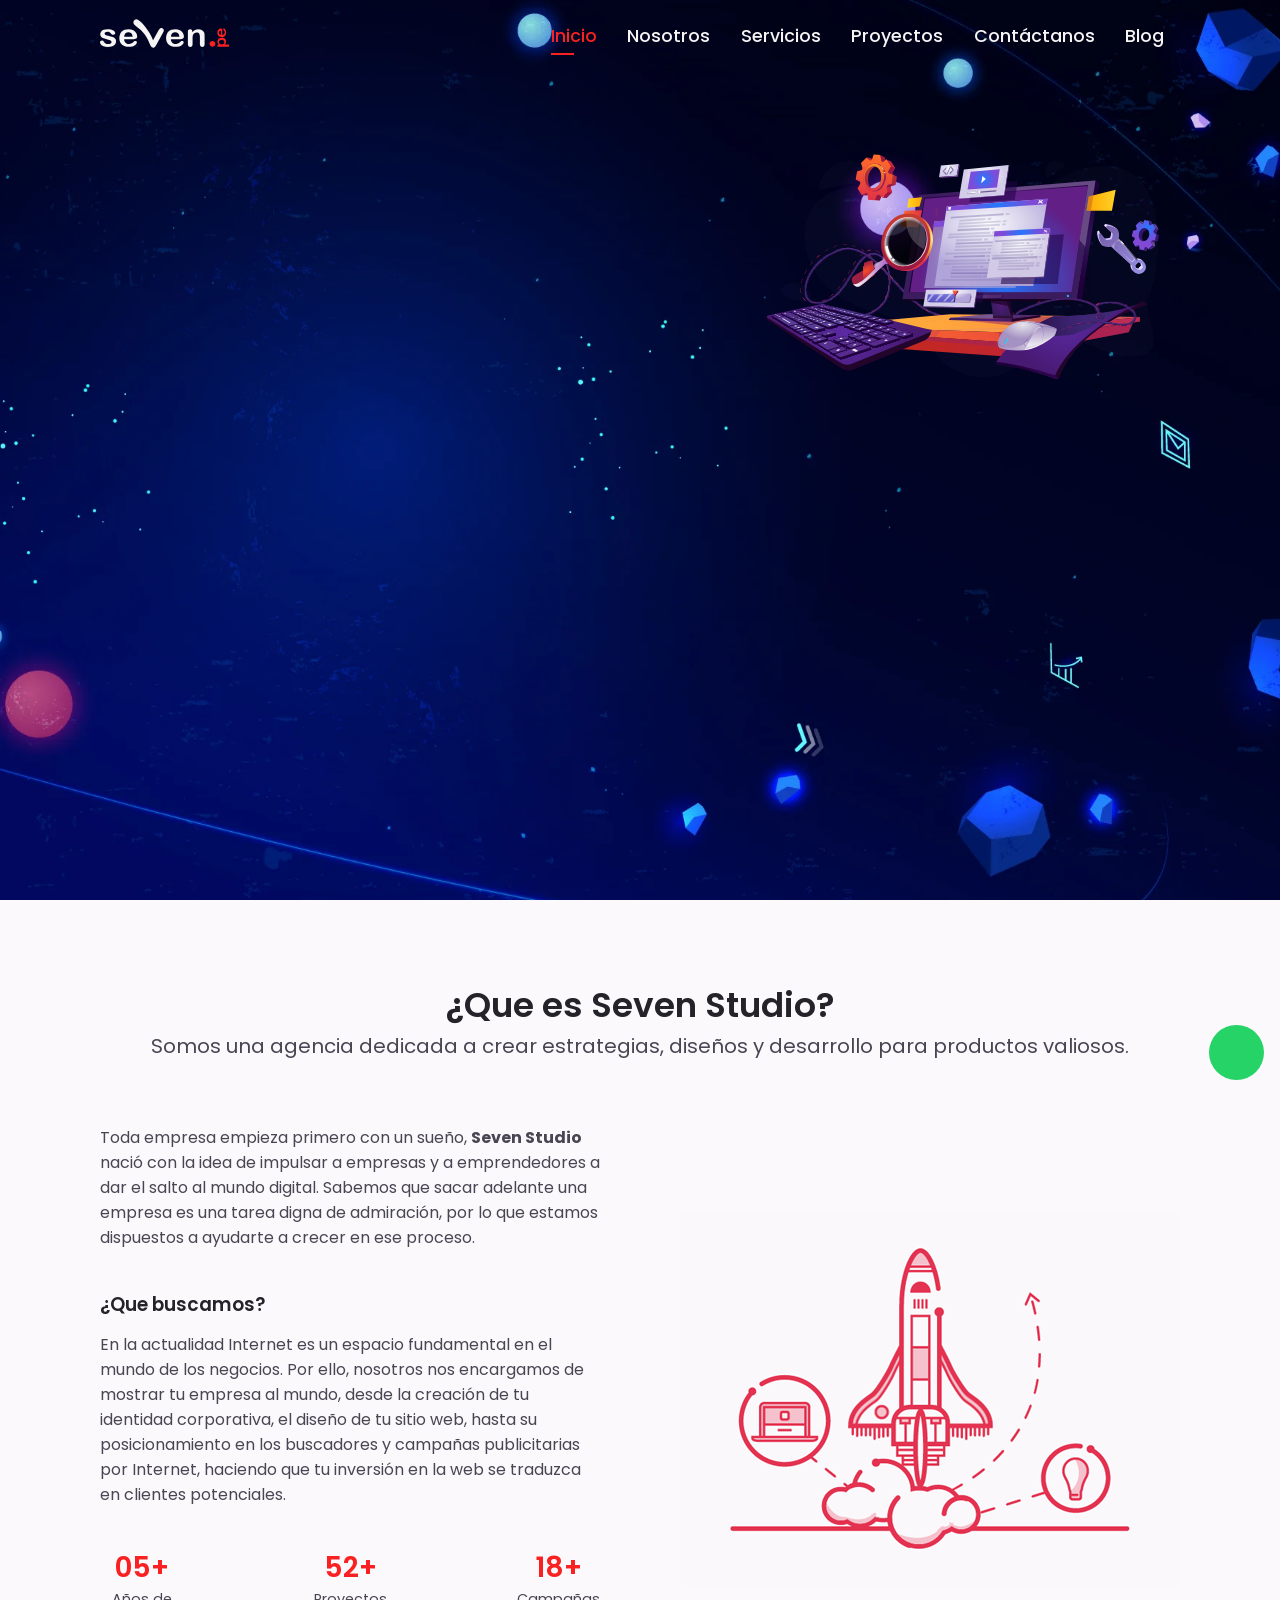
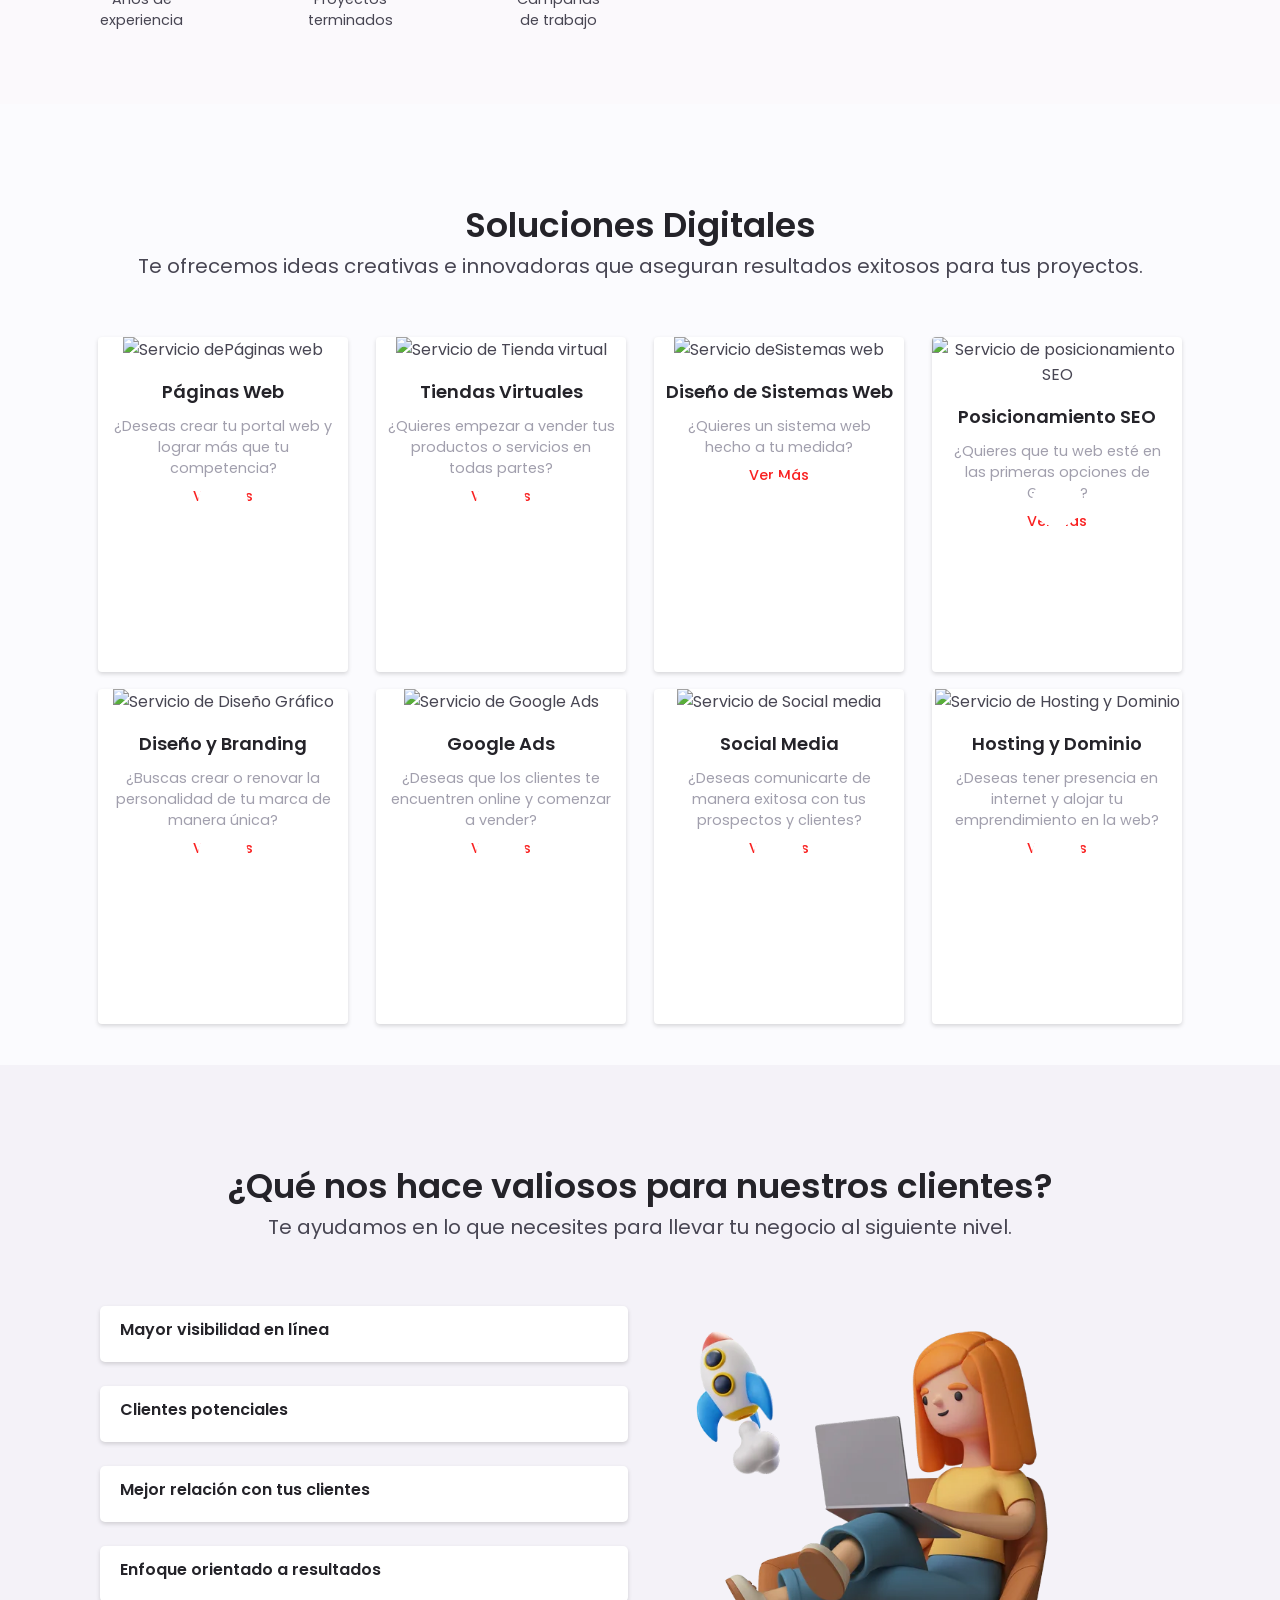
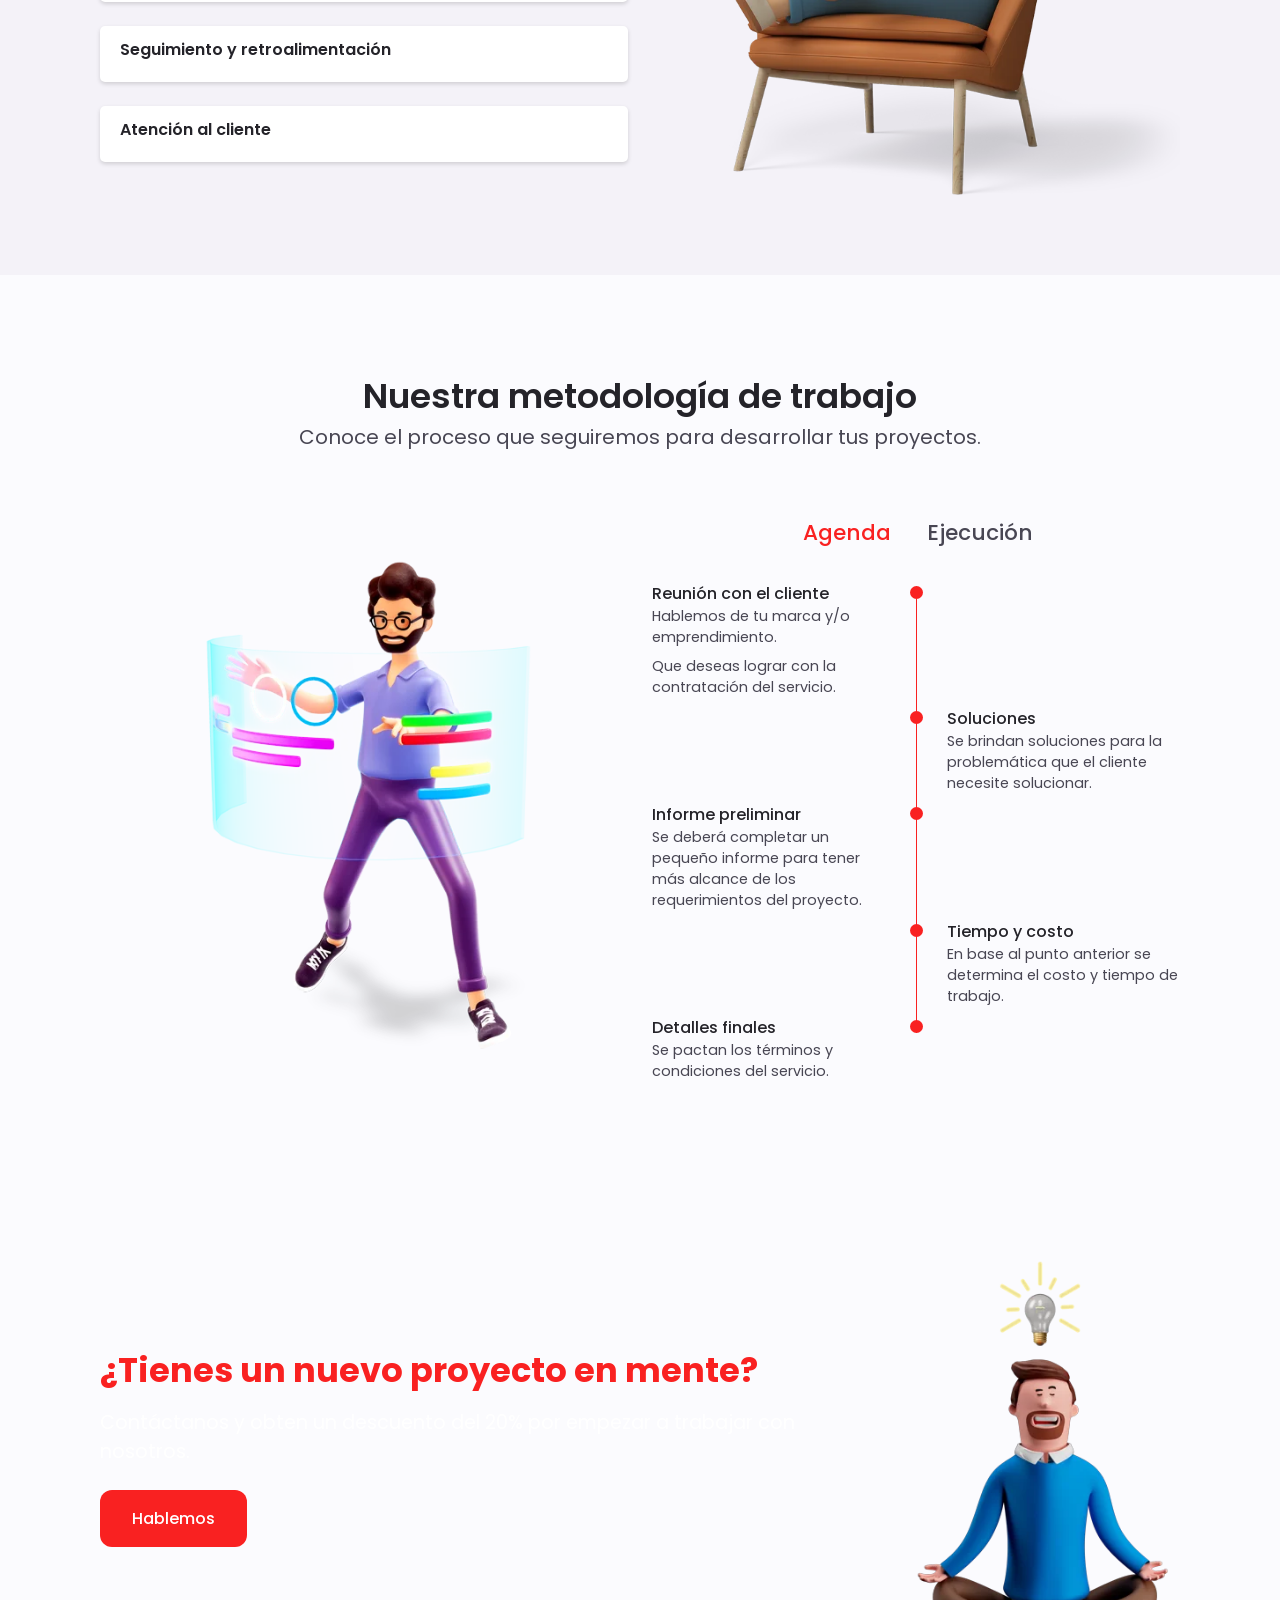
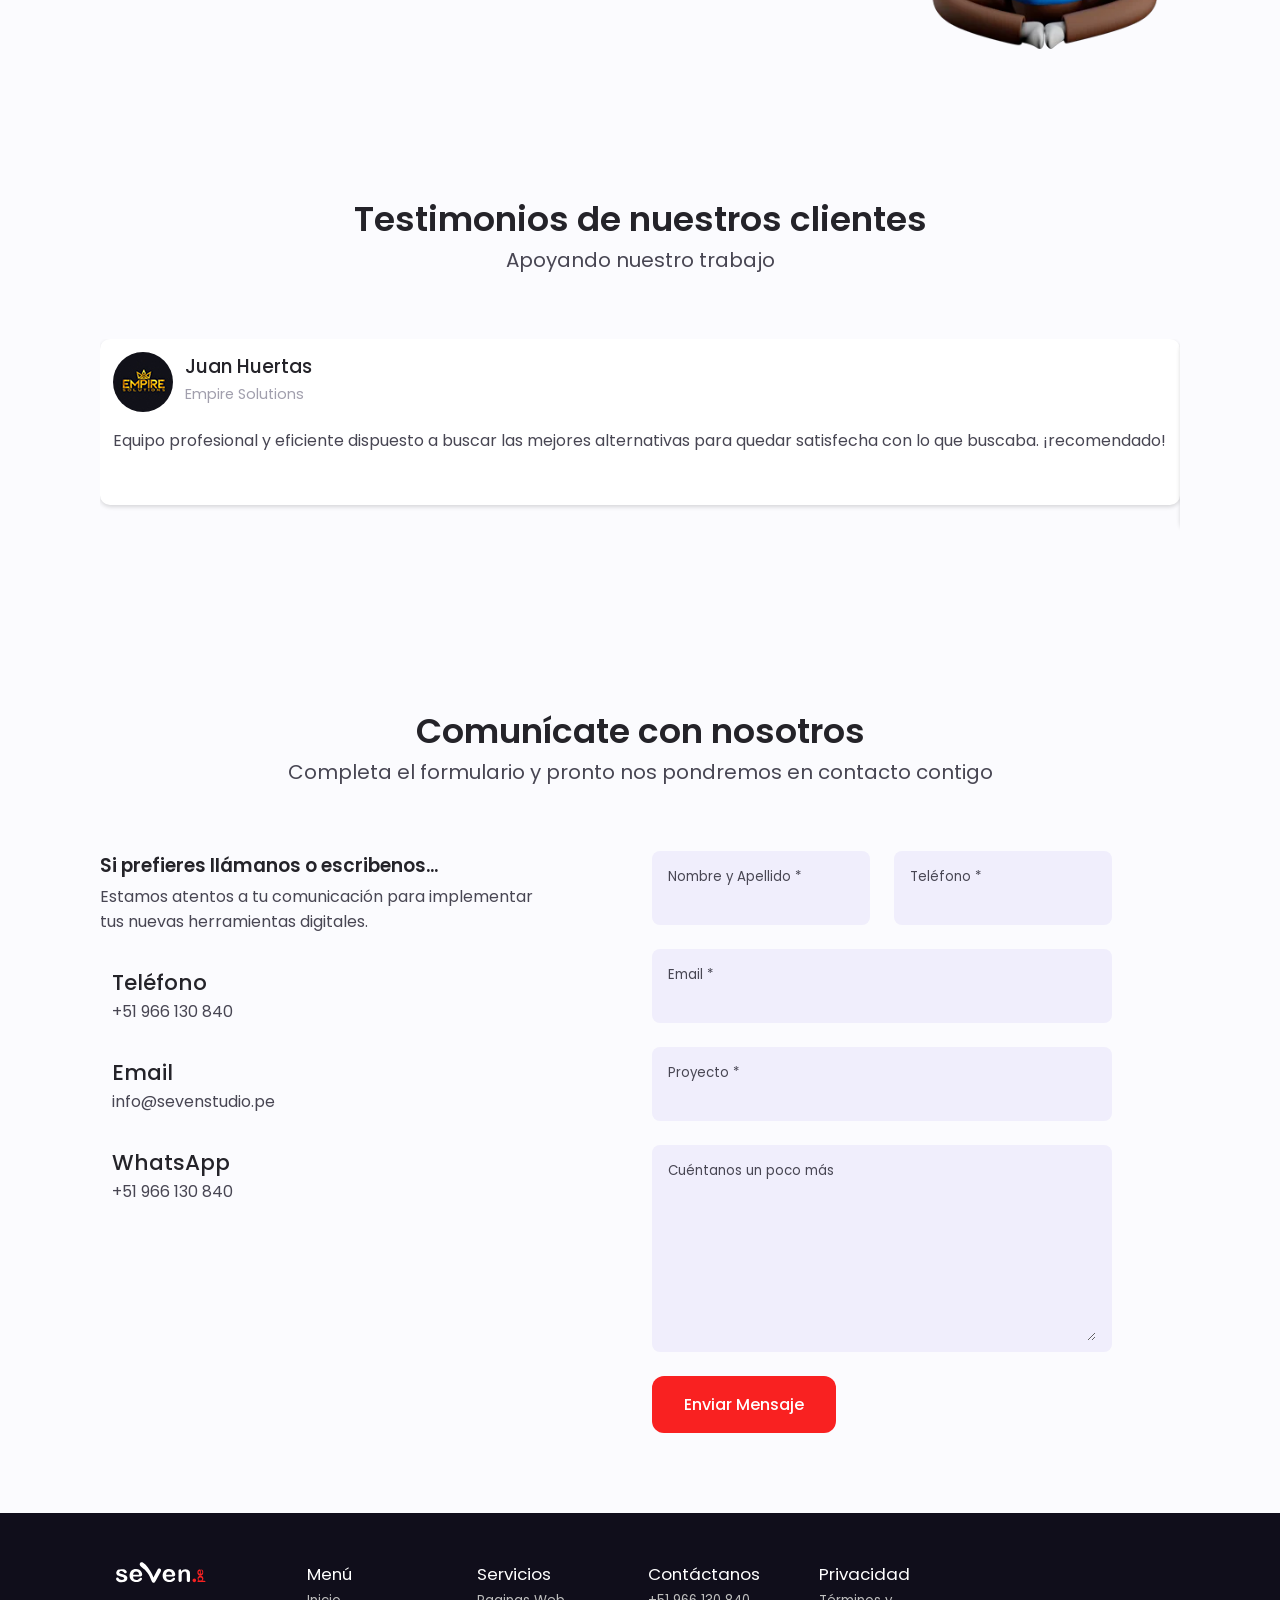
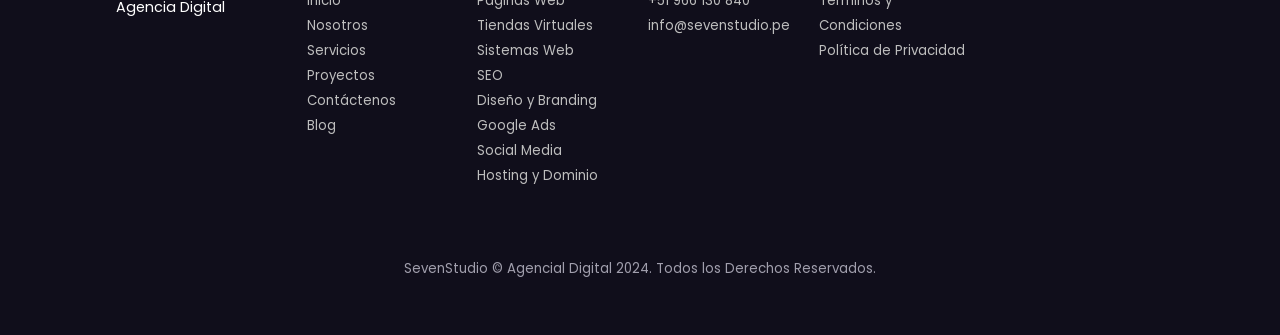
==== commit c8aeabee: "first commit" ====
--- a/blog.html
+++ b/blog.html
@@ -1036,7 +1036,7 @@
                     </div>
                 </div>
 
-                <p class="footer__copy"> <a href="#home" class="footer__link-grey">SevenStudio  &#169; Agencial Digital</a>  2023.  Todos los Derechos Reservados.</p>
+                <p class="footer__copy"> <a href="#home" class="footer__link-grey">SevenStudio  &#169; Agencial Digital</a>  2024.  Todos los Derechos Reservados.</p>
             </div>
 
             
